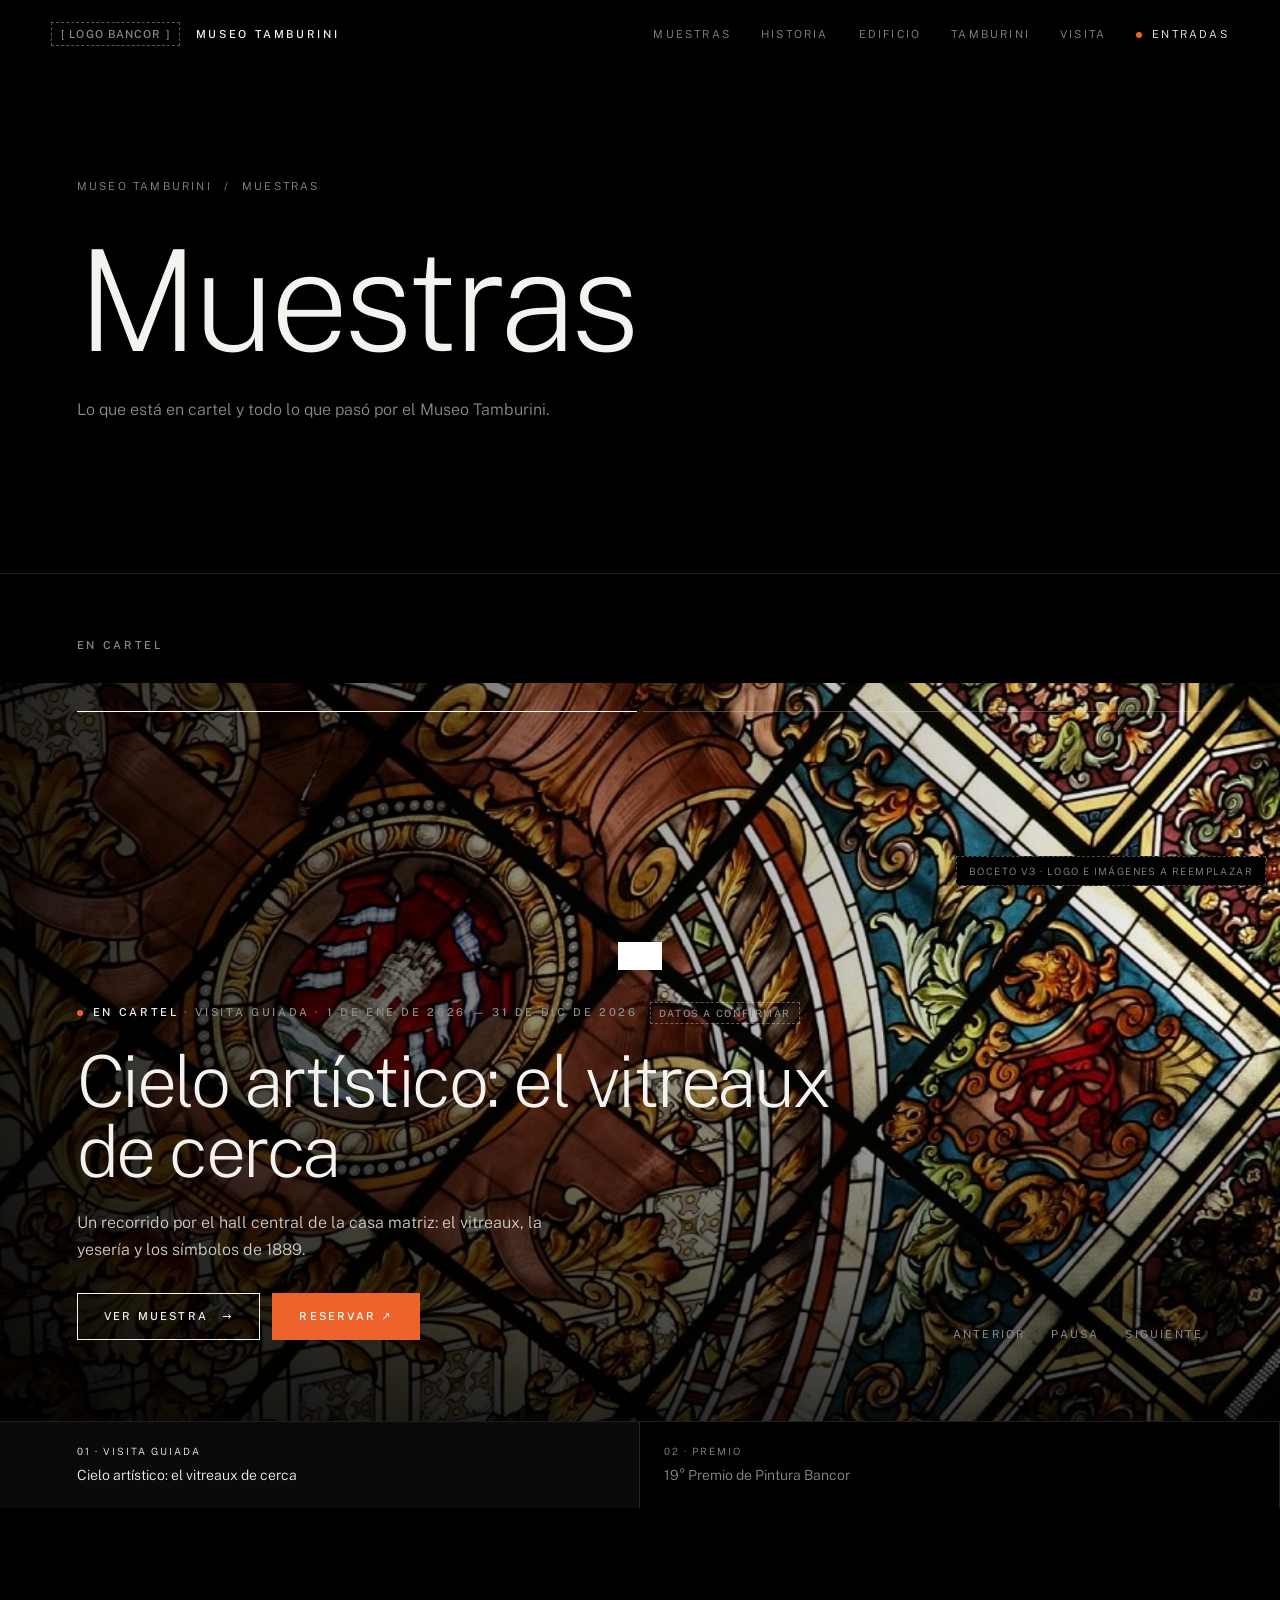
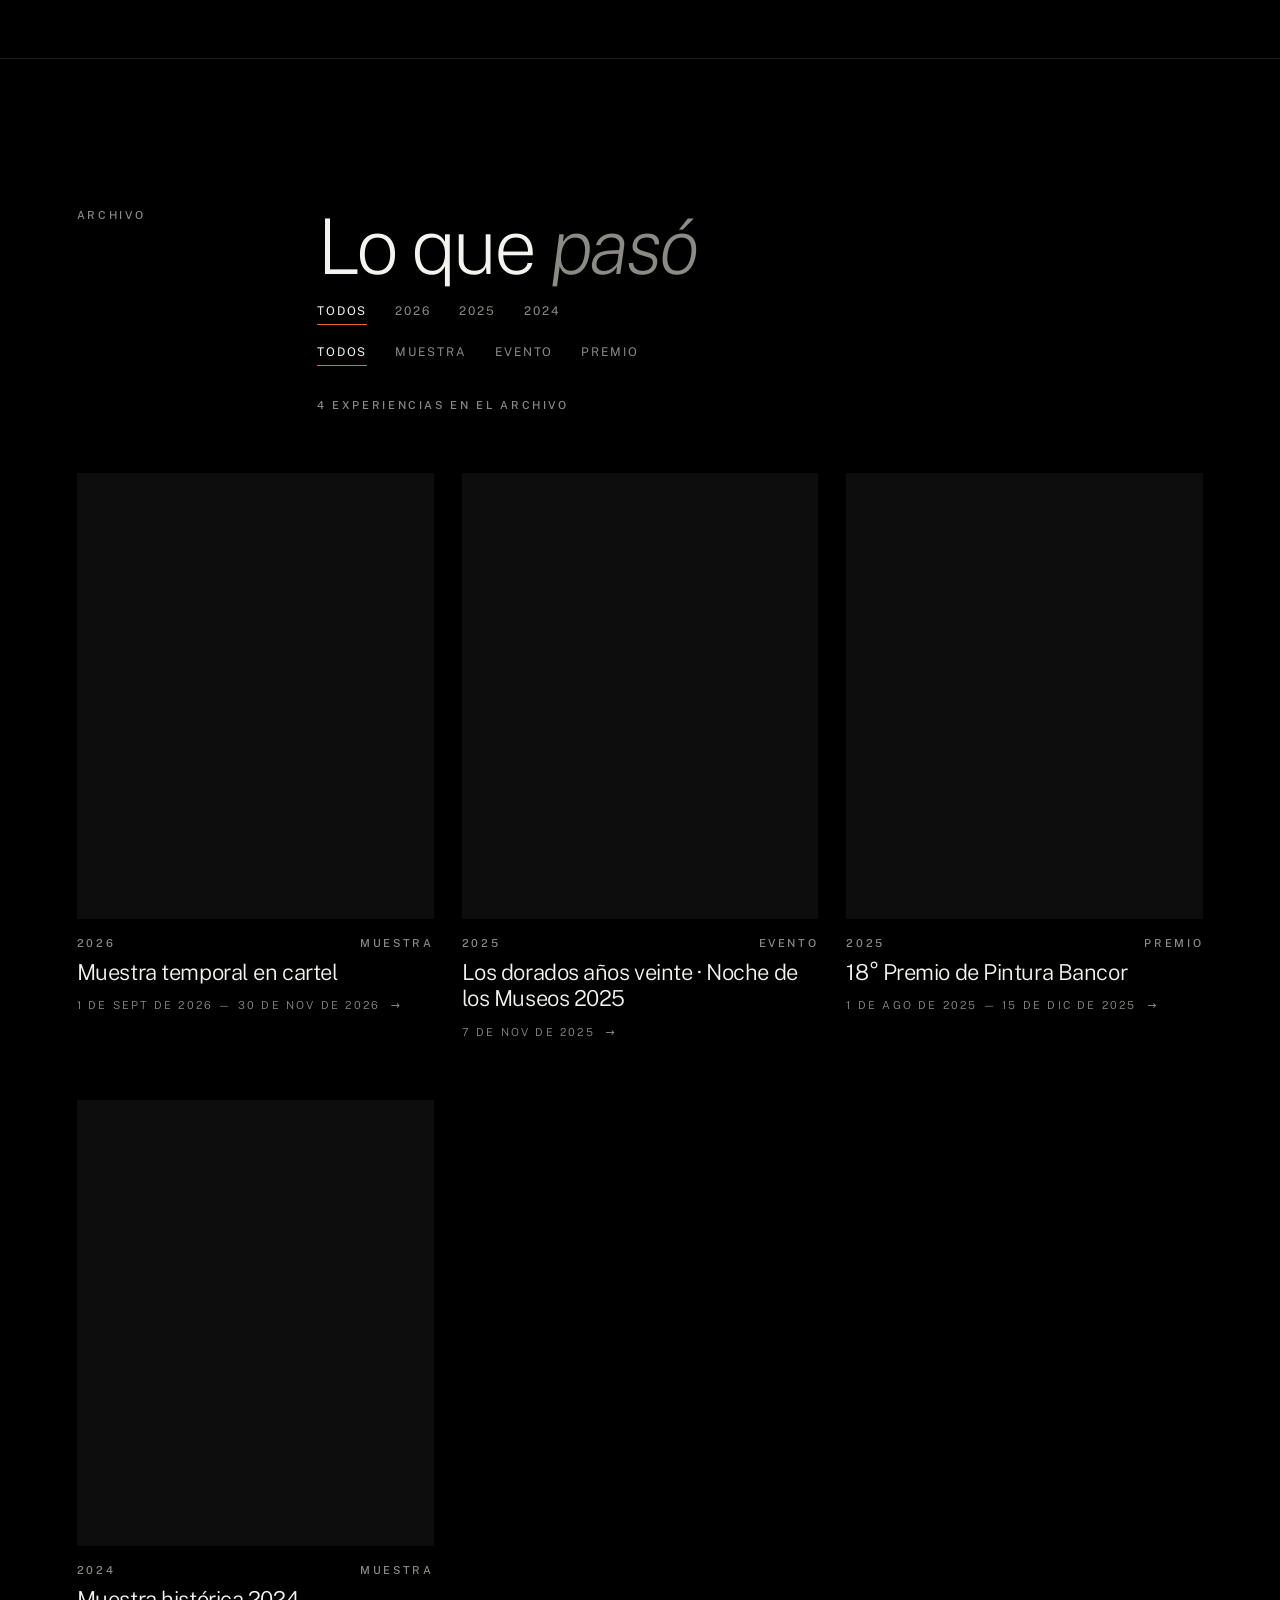
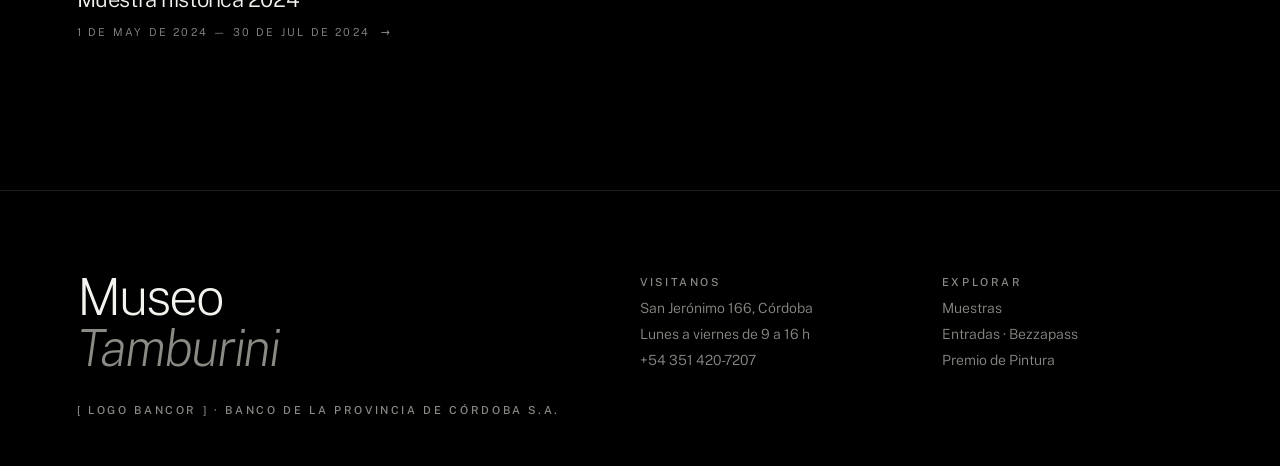
==== muestras/index.html @ 2bdc8458 "Add files via upload" ====
<!DOCTYPE html><html lang="es-AR"><head><meta charset="utf-8"><meta name="viewport" content="width=device-width,initial-scale=1">
<title>Muestras · Museo Tamburini | Bancor</title><meta name="description" content="Muestras en cartel y archivo histórico del Museo Tamburini, Córdoba."><link rel="canonical" href="https://www.bancor.com.ar/museo-tamburini/muestras/">
<meta name="robots" content="index,follow,max-image-preview:large">
<meta property="og:type" content="website"><meta property="og:locale" content="es_AR"><meta property="og:site_name" content="Museo Arq. Francisco Tamburini">
<meta property="og:title" content="Muestras · Museo Tamburini | Bancor"><meta property="og:description" content="Muestras en cartel y archivo histórico del Museo Tamburini, Córdoba."><meta property="og:url" content="https://www.bancor.com.ar/museo-tamburini/muestras/"><meta property="og:image" content="https://www.bancor.com.ar/museo-tamburini/assets/vitreaux.jpg">
<meta name="twitter:card" content="summary_large_image"><meta name="twitter:title" content="Muestras · Museo Tamburini | Bancor"><meta name="twitter:description" content="Muestras en cartel y archivo histórico del Museo Tamburini, Córdoba."><meta name="twitter:image" content="https://www.bancor.com.ar/museo-tamburini/assets/vitreaux.jpg">
<meta name="theme-color" content="#000000"><link rel="preconnect" href="https://fonts.googleapis.com"><link rel="preconnect" href="https://fonts.gstatic.com" crossorigin><link href="https://fonts.googleapis.com/css2?family=Public+Sans:ital,wght@0,100;0,200;0,300;0,400;0,500;1,200;1,300&display=swap" rel="stylesheet"><link rel="stylesheet" href="../assets/site.css"><script type="application/ld+json">{"@context": "https://schema.org", "@type": "CollectionPage", "name": "Muestras · Museo Tamburini", "url": "https://www.bancor.com.ar/museo-tamburini/muestras/", "mainEntity": {"@type": "ItemList", "itemListElement": [{"@type": "ListItem", "position": 1, "url": "https://www.bancor.com.ar/museo-tamburini/muestras/19-premio-pintura-bancor-2026/", "name": "19° Premio de Pintura Bancor"}, {"@type": "ListItem", "position": 2, "url": "https://www.bancor.com.ar/museo-tamburini/muestras/cielo-artistico-el-vitreaux-de-cerca/", "name": "Cielo artístico: el vitreaux de cerca"}, {"@type": "ListItem", "position": 3, "url": "https://www.bancor.com.ar/museo-tamburini/muestras/muestra-temporal-2026/", "name": "Muestra temporal en cartel"}, {"@type": "ListItem", "position": 4, "url": "https://www.bancor.com.ar/museo-tamburini/muestras/noche-de-los-museos-2025-los-dorados-anos-veinte/", "name": "Los dorados años veinte · Noche de los Museos 2025"}, {"@type": "ListItem", "position": 5, "url": "https://www.bancor.com.ar/museo-tamburini/muestras/18-premio-pintura-bancor-2025/", "name": "18° Premio de Pintura Bancor"}, {"@type": "ListItem", "position": 6, "url": "https://www.bancor.com.ar/museo-tamburini/muestras/muestra-historica-2024/", "name": "Muestra histórica 2024"}]}}</script><script type="application/ld+json">{"@context": "https://schema.org", "@type": "BreadcrumbList", "itemListElement": [{"@type": "ListItem", "position": 1, "name": "Museo Tamburini", "item": "https://www.bancor.com.ar/museo-tamburini/"}, {"@type": "ListItem", "position": 2, "name": "Muestras", "item": "https://www.bancor.com.ar/museo-tamburini/muestras/"}]}</script></head><body><div id="prog"></div><header class="hdr"><a class="brand" href="../"><span class="logo">[ LOGO BANCOR ]</span><span>Museo Tamburini</span></a>
<nav><a href="./">Muestras</a><a href="../#historia">Historia</a><a href="../#edificio">Edificio</a><a href="../#tamburini">Tamburini</a><a href="../#visita">Visita</a>
<a class="cta ln" href="https://bezzapass.com.ar/" target="_blank" rel="noopener"><span class="dot"></span>Entradas</a></nav></header><main><section class="s" style="padding-top:180px;border:0"><nav class="crumb reveal"><a href="../">Museo Tamburini</a><span>/</span><span>Muestras</span></nav>
<h1 class="reveal" style="font-size:clamp(60px,11vw,180px);margin:40px 0 0">Muestras</h1><p class="lead reveal">Lo que está en cartel y todo lo que pasó por el Museo Tamburini.</p></section>
<section class="s" id="muestras" style="padding-top:60px"><span class="lbl">En cartel</span><div class="stage" id="stage" style="margin-top:30px"><div class="bars"></div><div class="ctrl"><button id="sPrev">Anterior</button><button id="sPlay">Pausa</button><button id="sNext">Siguiente</button></div></div><div class="idx" id="idx"></div></section>
<section class="s"><div class="s-head" style="margin-bottom:20px"><span class="lbl">Archivo</span><div><h2>Lo que <em>pasó</em></h2><div class="filters" id="fYear"></div><div class="filters" id="fType"></div><div class="count" id="aCount"></div></div></div>
<div class="agrid" id="agrid"></div>
<noscript><ul><li><a href="19-premio-pintura-bancor-2026/">19° Premio de Pintura Bancor</a></li><li><a href="cielo-artistico-el-vitreaux-de-cerca/">Cielo artístico: el vitreaux de cerca</a></li><li><a href="muestra-temporal-2026/">Muestra temporal en cartel</a></li><li><a href="noche-de-los-museos-2025-los-dorados-anos-veinte/">Los dorados años veinte · Noche de los Museos 2025</a></li><li><a href="18-premio-pintura-bancor-2025/">18° Premio de Pintura Bancor</a></li><li><a href="muestra-historica-2024/">Muestra histórica 2024</a></li></ul></noscript></section></main><footer><div><div class="big">Museo<br><em style="color:var(--mute);font-style:italic">Tamburini</em></div><p class="lbl" style="margin-top:30px">[ LOGO BANCOR ] · Banco de la Provincia de Córdoba S.A.</p></div>
<div><span class="lbl">Visitanos</span><a href="https://maps.google.com/?q=-31.417767,-64.18238" target="_blank" rel="noopener">San Jerónimo 166, Córdoba</a><a>Lunes a viernes de 9 a 16 h</a><a href="tel:+54351420-7207">+54 351 420-7207</a></div>
<div><span class="lbl">Explorar</span><a href="./">Muestras</a><a href="https://bezzapass.com.ar/" target="_blank" rel="noopener">Entradas · Bezzapass</a><a href="https://www.bancor.com.ar/institucional/museo-tamburini/premio-pintura" target="_blank" rel="noopener">Premio de Pintura</a></div></footer>
<div class="toast" id="toast"></div><div class="note">Boceto v3 · logo e imágenes a reemplazar</div><script>window.SITE={"page": "list", "root": "../", "vit": "../assets/vitreaux.jpg", "preview": false, "data": {"config": {"base_url": "https://www.bancor.com.ar/museo-tamburini", "museo": "Museo Arq. Francisco Tamburini", "direccion": "San Jerónimo 166", "ciudad": "Córdoba", "cp": "X5000AGD", "pais": "AR", "lat": -31.417767, "lng": -64.18238, "telefono": "+54 351 420-7207", "horario": "Lunes a viernes de 9 a 16 h", "bezzapass": "https://bezzapass.com.ar/"}, "muestras": [{"slug": "19-premio-pintura-bancor-2026", "tipo": "Premio", "titulo": "19° Premio de Pintura Bancor", "bajada": "Convocatoria abierta en las categorías Pintura y Muralismo.", "cuerpo": ["El Premio de Pintura Bancor llega a su edición número 19 con dos categorías: Pintura y Muralismo.", "En la página oficial del premio se pueden consultar las condiciones, descargar los reglamentos y acceder al sistema de inscripción."], "desde": "2026-08-18", "hasta": "2026-12-15", "horario": "", "entrada": "Inscripción online", "img": "https://images.unsplash.com/photo-1513364776144-60967b0f800f?auto=format&fit=crop&w=1800&q=70", "gal": ["https://images.unsplash.com/photo-1460661419201-fd4cecdf8a8b?auto=format&fit=crop&w=1400&q=70", "https://images.unsplash.com/photo-1541961017774-22349e4a1262?auto=format&fit=crop&w=1400&q=70"], "cta": {"label": "Bases e inscripción", "url": "https://www.bancor.com.ar/institucional/museo-tamburini/premio-pintura"}, "keywords": ["premio de pintura", "muralismo", "concurso de arte Córdoba", "Bancor"], "ph": true}, {"slug": "cielo-artistico-el-vitreaux-de-cerca", "tipo": "Visita guiada", "titulo": "Cielo artístico: el vitreaux de cerca", "bajada": "Un recorrido por el hall central de la casa matriz: el vitreaux, la yesería y los símbolos de 1889.", "cuerpo": ["La casa matriz del Banco de Córdoba fue inaugurada el 17 de mayo de 1889 con proyecto del arquitecto italiano Francisco Tamburini.", "Su interior, con decoración inspirada en el Palacio de Versalles, conserva un imponente vitreaux en el techo del hall central de las antiguas cajas de atención al público, acompañado de molduras y yesería de Arturo Nembrini Gonzaga.", "La visita propone mirar hacia arriba y descubrir los simbolismos de una obra pensada para transmitir el progreso económico de su época."], "desde": "2026-01-01", "hasta": "2026-12-31", "horario": "Lunes a viernes de 9 a 16 h", "entrada": "Con reserva en Bezzapass", "img": "__VITREAUX__", "gal": ["__VITREAUX__"], "keywords": ["vitreaux", "patrimonio Córdoba", "visita guiada", "Tamburini"], "ph": true}, {"slug": "muestra-temporal-2026", "tipo": "Muestra", "titulo": "Muestra temporal en cartel", "bajada": "Espacio para la muestra activa: obra, artista, curaduría y video de presentación.", "cuerpo": ["Texto curatorial a completar por el museo."], "desde": "2026-09-01", "hasta": "2026-11-30", "horario": "Lunes a viernes de 9 a 16 h", "entrada": "Con reserva en Bezzapass", "img": "https://images.unsplash.com/photo-1554907984-15263bfd63bd?auto=format&fit=crop&w=1800&q=70", "gal": ["https://images.unsplash.com/photo-1577083552431-6e5fd01988ec?auto=format&fit=crop&w=1400&q=70"], "video": "", "keywords": ["muestra", "arte Córdoba"], "ph": true}, {"slug": "noche-de-los-museos-2025-los-dorados-anos-veinte", "tipo": "Evento", "titulo": "Los dorados años veinte · Noche de los Museos 2025", "bajada": "Una noche que recreó el espíritu de los años veinte, cuando el Banco transitaba su cincuentenario.", "cuerpo": ["Bajo la consigna «El futuro de los museos en constante cambio», el Museo Tamburini invitó a las familias cordobesas a una noche que combinó ficción literaria, música y danza para explorar las transformaciones sociales y culturales de aquella década.", "A 100 años de la publicación de «El Gran Gatsby», el público vivió una adaptación libre de la novela de F. Scott Fitzgerald con artistas cordobeses dirigidos por Carolina Gallardo.", "La programación sumó a la Small Jazz Band con la Escuela Córdoba Swing, el Coro Bancor, una muestra de autos antiguos y un recorrido por la historia del Banco en los años veinte, con avistaje del cielo artístico con telescopios."], "programa": [["20:00 – 01:00", "Exposición del Museo Itinerante de la Asociación Cordobesa de Coleccionistas de Autos Antiguos"], ["20:15 y 22:30", "Coro Bancor, a cargo de María Emilia Puebla"], ["20:30 y 22:45", "Puesta escénica de «El Gran Gatsby», dirección de Carolina Gallardo"], ["21:00 y 23:15", "Small Jazz Band con la Escuela Córdoba Swing"], ["21:30 y 23:45", "Visita «Historia del Banco de Córdoba, década del veinte» y avistaje del cielo artístico con telescopios"]], "desde": "2025-11-07", "hasta": "2025-11-07", "horario": "20:00 a 01:00 h", "entrada": "Libre y gratuita", "gratis": true, "img": "https://images.unsplash.com/photo-1514525253161-7a46d19cd819?auto=format&fit=crop&w=1800&q=70", "gal": ["https://images.unsplash.com/photo-1415201364774-f6f0bb35f28f?auto=format&fit=crop&w=1400&q=70", "https://images.unsplash.com/photo-1493225457124-a3eb161ffa5f?auto=format&fit=crop&w=1400&q=70"], "keywords": ["Noche de los Museos Córdoba", "El Gran Gatsby", "años veinte", "jazz"]}, {"slug": "18-premio-pintura-bancor-2025", "tipo": "Premio", "titulo": "18° Premio de Pintura Bancor", "bajada": "Obras ganadoras y seleccionadas de la edición 18.", "cuerpo": ["Contenido a completar con las obras ganadoras, jurado e imágenes oficiales de la edición."], "desde": "2025-08-01", "hasta": "2025-12-15", "horario": "", "entrada": "", "img": "https://images.unsplash.com/photo-1579783902614-a3fb3927b6a5?auto=format&fit=crop&w=1800&q=70", "gal": [], "keywords": ["premio de pintura", "Bancor"], "ph": true}, {"slug": "muestra-historica-2024", "tipo": "Muestra", "titulo": "Muestra histórica 2024", "bajada": "Registro de ejemplo para el archivo.", "cuerpo": ["Contenido de ejemplo."], "desde": "2024-05-01", "hasta": "2024-07-30", "horario": "", "entrada": "", "img": "https://images.unsplash.com/photo-1536924940846-227afb31e2a5?auto=format&fit=crop&w=1800&q=70", "gal": [], "keywords": [], "ph": true}]}}</script><script src="../assets/site.js"></script></body></html>
---- assets/site.css ----
/* Museo Tamburini · cáscara negra minimalista. El color lo pone el patrimonio. */
:root{--bg:#000;--bg2:#0a0a0a;--fg:#f4f3ef;--mute:#8b8a85;--line:rgba(255,255,255,.12);--acc:#ee622b;--verde:#005f5a;--vit:url(vitreaux.jpg)}
*{box-sizing:border-box;margin:0;padding:0}
html{scroll-behavior:smooth}
body{font-family:'Public Sans',system-ui,sans-serif;font-weight:300;background:var(--bg);color:var(--fg);-webkit-font-smoothing:antialiased;overflow-x:hidden}
a{color:inherit;text-decoration:none}
button{font-family:inherit;background:none;border:0;color:inherit;cursor:pointer}
img{display:block;max-width:100%}
::selection{background:var(--acc);color:#fff}
.lbl{font-size:11px;letter-spacing:.24em;text-transform:uppercase;color:var(--mute);font-weight:500}
.lbl b{color:var(--fg);font-weight:500}
.dot{display:inline-block;width:6px;height:6px;border-radius:50%;background:var(--acc);margin-right:10px;vertical-align:middle}
.dot.live{animation:blink 1.6s infinite}@keyframes blink{50%{opacity:.25}}
h1,h2,h3{font-weight:200;letter-spacing:-.035em;line-height:.98}
h2{font-size:clamp(40px,6vw,96px);max-width:14ch}
h2 em,h1 em{font-style:italic;color:var(--mute)}
p.lead{font-size:clamp(16px,1.25vw,19px);line-height:1.7;color:var(--mute);max-width:56ch;margin-top:26px}
.btn{display:inline-flex;align-items:center;gap:14px;padding:16px 26px;border:1px solid var(--fg);font-size:11px;letter-spacing:.2em;text-transform:uppercase;font-weight:500;transition:background .3s,color .3s,border-color .3s}
.btn:hover{background:var(--fg);color:#000}
.btn.acc{background:var(--acc);border-color:var(--acc);color:#fff}
.btn.acc:hover{background:#fff;border-color:#fff;color:#000}
.btn .ar{transition:transform .3s}.btn:hover .ar{transform:translateX(4px)}
.ln{background-image:linear-gradient(currentColor,currentColor);background-size:0 1px;background-repeat:no-repeat;background-position:0 100%;transition:background-size .4s}
.ln:hover{background-size:100% 1px}
/* header */
.hdr{position:fixed;inset:0 0 auto;z-index:100;height:68px;display:flex;align-items:center;justify-content:space-between;padding:0 4vw;transition:background .4s,border-color .4s;border-bottom:1px solid transparent}
.hdr.solid{background:rgba(0,0,0,.86);backdrop-filter:blur(14px);border-color:var(--line)}
.brand{display:flex;align-items:center;gap:16px;font-size:11px;letter-spacing:.24em;text-transform:uppercase;font-weight:500}
.brand .logo{border:1px dashed rgba(255,255,255,.35);padding:5px 9px;color:var(--mute);letter-spacing:.1em}
.hdr nav{display:flex;gap:30px;align-items:center}
.hdr nav a{font-size:11px;letter-spacing:.2em;text-transform:uppercase;color:var(--mute);transition:color .25s}
.hdr nav a:hover{color:var(--fg)}
.hdr nav a.cta{color:var(--fg)}
@media(max-width:960px){.hdr nav a:not(.cta){display:none}}
#prog{position:fixed;top:0;left:0;height:1px;background:var(--acc);z-index:101;width:0}
/* sections */
section.s{padding:150px 6vw;border-top:1px solid var(--line);position:relative}
.s-head{display:grid;grid-template-columns:200px 1fr;gap:40px;margin-bottom:80px}
@media(max-width:800px){.s-head{grid-template-columns:1fr;gap:20px}}
.reveal{opacity:0;transform:translateY(40px);transition:opacity 1.2s cubic-bezier(.2,.7,.2,1),transform 1.2s cubic-bezier(.2,.7,.2,1)}
.reveal.in{opacity:1;transform:none}
/* HERO vitreaux */
#hero{position:relative;height:100vh;min-height:640px;overflow:hidden;background:#000}
.h-layer{position:absolute;inset:-4%;background:var(--vit) center/cover no-repeat;will-change:transform}
.h-base{filter:grayscale(.9) brightness(.28) contrast(1.15);animation:kb 30s ease-in-out infinite alternate}
.h-light{filter:saturate(1.25) brightness(1.08);animation:kb 30s ease-in-out infinite alternate;
 -webkit-mask-image:radial-gradient(circle var(--r,300px) at var(--x,50%) var(--y,45%),#000 0%,rgba(0,0,0,.55) 45%,transparent 100%);
 mask-image:radial-gradient(circle var(--r,300px) at var(--x,50%) var(--y,45%),#000 0%,rgba(0,0,0,.55) 45%,transparent 100%)}
@keyframes kb{from{transform:scale(1.04) translate(0,0)}to{transform:scale(1.14) translate(-2%,-1.5%)}}
.h-tiles{position:absolute;inset:0;display:grid;grid-template-columns:repeat(12,1fr);grid-template-rows:repeat(8,1fr);pointer-events:none}
.h-tiles i{background:#000;animation:tile 1.1s cubic-bezier(.6,0,.2,1) forwards}
@keyframes tile{to{opacity:0;transform:scale(.92)}}
.h-fade{position:absolute;inset:0;background:linear-gradient(0deg,#000 0%,rgba(0,0,0,.2) 45%,rgba(0,0,0,.55) 100%);pointer-events:none}
.h-txt{position:absolute;left:6vw;right:6vw;bottom:9vh;z-index:3;display:flex;justify-content:space-between;align-items:flex-end;gap:40px;flex-wrap:wrap}
#hero h1{font-size:clamp(60px,12vw,210px);font-weight:200;line-height:.82;letter-spacing:-.06em}
#hero h1 .l{display:block;overflow:hidden}
#hero h1 .l span{display:block;transform:translateY(105%);animation:rise 1.4s cubic-bezier(.2,.8,.2,1) forwards}
@keyframes rise{to{transform:none}}
.h-side{max-width:340px;opacity:0;animation:fin 1.2s 1.6s forwards}
.h-side p{font-size:15px;line-height:1.7;color:#cfcdc6;margin:18px 0 28px}
@keyframes fin{to{opacity:1}}
.h-top{position:absolute;top:100px;left:6vw;right:6vw;display:flex;justify-content:space-between;z-index:3;opacity:0;animation:fin 1s 1.2s forwards}
.scroll-ln{position:absolute;left:50%;bottom:0;width:1px;height:70px;background:linear-gradient(var(--fg),transparent);z-index:3;animation:sl 2.2s infinite}
@keyframes sl{0%{transform:scaleY(0);transform-origin:top}50%{transform:scaleY(1);transform-origin:top}51%{transform-origin:bottom}100%{transform:scaleY(0);transform-origin:bottom}}
/* marquee */
.marq{overflow:hidden;border-top:1px solid var(--line);padding:26px 0}
.marq .tr{display:flex;width:max-content;animation:mq 50s linear infinite}
.marq span{font-size:clamp(20px,2.4vw,34px);font-weight:200;letter-spacing:-.02em;padding-right:70px;white-space:nowrap;color:var(--mute)}
.marq span:nth-child(odd){color:var(--fg)}
@keyframes mq{to{transform:translateX(-50%)}}
/* STAGE muestras activas */
.stage{position:relative;height:min(82vh,760px);overflow:hidden;background:#0d0d0d;margin:0 -6vw}
.slide{position:absolute;inset:0;opacity:0;transition:opacity 1.2s ease;pointer-events:none}
.slide.on{opacity:1;pointer-events:auto}
.slide .bg{position:absolute;inset:0;background:#111 center/cover no-repeat;transform:scale(1.12)}
.slide.on .bg{animation:kb2 9s linear forwards}
@keyframes kb2{to{transform:scale(1)}}
.slide video{position:absolute;inset:0;width:100%;height:100%;object-fit:cover}
.slide .sh{position:absolute;inset:0;background:linear-gradient(90deg,rgba(0,0,0,.88),rgba(0,0,0,.25) 60%,transparent),linear-gradient(0deg,rgba(0,0,0,.75),transparent 55%)}
.slide .ct{position:absolute;left:6vw;bottom:11%;right:30%;z-index:2}
@media(max-width:800px){.slide .ct{right:6vw}}
.slide h3{font-size:clamp(38px,5.6vw,92px);margin:22px 0}
.slide h3 .w{display:inline-block;opacity:0;transform:translateY(30px)}
.slide.on h3 .w{animation:rise2 1s cubic-bezier(.2,.8,.2,1) forwards}
@keyframes rise2{to{opacity:1;transform:none}}
.slide p{color:#cfcdc6;line-height:1.7;max-width:52ch;margin-bottom:30px}
.slide .acts{display:flex;gap:12px;flex-wrap:wrap}
.bars{position:absolute;top:28px;left:6vw;right:6vw;display:flex;gap:6px;z-index:5}
.bars i{flex:1;height:1px;background:rgba(255,255,255,.25);overflow:hidden}
.bars i span{display:block;height:100%;width:0;background:#fff}
.bars i.done span{width:100%}.bars i.cur span{animation:bar 8s linear forwards}
.paused .bars i.cur span{animation-play-state:paused}
@keyframes bar{to{width:100%}}
.ctrl{position:absolute;right:6vw;bottom:11%;z-index:5;display:flex;gap:26px}
.ctrl button{font-size:11px;letter-spacing:.2em;text-transform:uppercase;color:var(--mute)}
.ctrl button:hover{color:var(--fg)}
@media(max-width:800px){.ctrl{top:50px;bottom:auto}}
.idx{display:grid;grid-template-columns:repeat(auto-fit,minmax(200px,1fr));border-top:1px solid var(--line);margin:0 -6vw}
.idx a{padding:22px 6vw 22px 24px;border-right:1px solid var(--line);color:var(--mute);transition:color .3s,background .3s;font-size:14px;line-height:1.4}
.idx a:first-child{padding-left:6vw}
.idx a small{display:block;font-size:10px;letter-spacing:.2em;text-transform:uppercase;margin-bottom:8px}
.idx a.on,.idx a:hover{color:var(--fg);background:var(--bg2)}
/* archivo */
.filters{display:flex;gap:28px;flex-wrap:wrap;margin-top:14px}
.filters button{font-size:12px;letter-spacing:.16em;text-transform:uppercase;color:var(--mute);padding:6px 0;border-bottom:1px solid transparent;transition:.25s}
.filters button.on{color:var(--fg);border-color:var(--acc)}
.agrid{display:grid;grid-template-columns:repeat(auto-fill,minmax(280px,1fr));gap:60px 28px;margin-top:60px}
.ai{display:block;animation:rise2 .8s both}
.ai .im{aspect-ratio:4/5;background:#111 center/cover no-repeat;filter:grayscale(1) brightness(.75);transition:filter .7s,transform .7s;overflow:hidden}
.ai:hover .im{filter:none;transform:scale(.985)}
.ai .meta{display:flex;justify-content:space-between;margin-top:18px}
.ai h4{font-size:22px;font-weight:300;letter-spacing:-.02em;margin-top:10px;line-height:1.2}
.ai .go{font-size:11px;letter-spacing:.2em;text-transform:uppercase;color:var(--mute);margin-top:14px;display:inline-block}
.ai:hover .go{color:var(--acc)}
.count{margin-top:28px}
/* historia */
.tl-years{display:flex;justify-content:space-between;border-top:1px solid var(--line);position:relative;overflow-x:auto}
.tl-years button{padding:22px 0 0;font-size:13px;letter-spacing:.1em;color:var(--mute);position:relative;flex:1;text-align:left;min-width:70px}
.tl-years button::before{content:"";position:absolute;top:-1px;left:0;width:0;height:1px;background:var(--acc);transition:width .6s}
.tl-years button.on{color:var(--fg)}.tl-years button.on::before{width:100%}
.tl-card{display:grid;grid-template-columns:1fr 1fr;gap:60px;align-items:end;margin-top:70px;min-height:260px}
@media(max-width:800px){.tl-card{grid-template-columns:1fr}}
.tl-year{font-size:clamp(100px,17vw,260px);font-weight:100;letter-spacing:-.07em;line-height:.78}
.tl-txt h3{font-size:30px;font-weight:300;margin-bottom:16px;letter-spacing:-.02em}
.tl-txt p{color:var(--mute);line-height:1.75;font-size:17px}
.sw{animation:swi .7s cubic-bezier(.2,.8,.2,1)}@keyframes swi{from{opacity:0;transform:translateY(16px)}}
.stats{display:grid;grid-template-columns:repeat(4,1fr);border-top:1px solid var(--line);margin-top:120px}
@media(max-width:800px){.stats{grid-template-columns:1fr 1fr}}
.stat{padding:34px 24px 0 0;border-right:1px solid var(--line);padding-left:24px}
.stat:first-child{padding-left:0}.stat:last-child{border:0}
.stat .v{font-size:clamp(38px,4.4vw,68px);font-weight:200;letter-spacing:-.04em}
.stat .l{font-size:13px;color:var(--mute);line-height:1.5;margin-top:10px}
/* edificio */
.exp{display:grid;grid-template-columns:1.3fr 1fr;gap:80px;align-items:center}
@media(max-width:900px){.exp{grid-template-columns:1fr}}
.facade{position:relative;aspect-ratio:5/4}
.facade svg{width:100%;height:100%}
.facade svg .dr{stroke-dasharray:1400;stroke-dashoffset:1400;transition:stroke-dashoffset 3s cubic-bezier(.4,0,.2,1)}
.facade.in svg .dr{stroke-dashoffset:0}
.hs{position:absolute;width:30px;height:30px;transform:translate(-50%,-50%);border-radius:50%;z-index:2}
.hs::before{content:"";position:absolute;inset:11px;border-radius:50%;background:var(--acc)}
.hs::after{content:"";position:absolute;inset:0;border-radius:50%;border:1px solid var(--acc);animation:ring 2.2s infinite}
.hs.on::before{background:#fff}.hs.on::after{border-color:#fff;animation:none}
@keyframes ring{from{transform:scale(.4);opacity:1}to{transform:scale(1.6);opacity:0}}
.hs-p .n{font-size:13px;color:var(--mute);letter-spacing:.2em}
.hs-p h3{font-size:clamp(34px,3.6vw,54px);margin:20px 0}
.hs-p p{color:var(--mute);line-height:1.8;font-size:17px}
.hs-nav{display:flex;gap:20px;margin-top:40px}
/* lista editorial */
.list{border-top:1px solid var(--line)}
.list .row{display:grid;grid-template-columns:80px 1.4fr 1fr 140px 30px;gap:20px;align-items:center;padding:30px 0;border-bottom:1px solid var(--line);transition:padding .4s,color .4s;color:var(--fg)}
.list .row .i{color:var(--mute);font-size:12px;letter-spacing:.2em}
.list .row .t{font-size:clamp(22px,2.4vw,36px);font-weight:200;letter-spacing:-.02em}
.list .row .d,.list .row .c{color:var(--mute);font-size:14px}
.list .row .a{opacity:0;transition:opacity .3s,transform .3s;transform:translateX(-8px);color:var(--acc)}
.list .row:hover{padding-left:20px}.list .row:hover .a{opacity:1;transform:none}
@media(max-width:800px){.list .row{grid-template-columns:40px 1fr}.list .row .d,.list .row .c,.list .row .a{display:none}}
/* vitreaux maker */
.maker{display:grid;grid-template-columns:1fr 1fr;gap:80px;align-items:center}
@media(max-width:900px){.maker{grid-template-columns:1fr}}
.vgrid{aspect-ratio:1;border-radius:50% 50% 0 0;overflow:hidden;background:#151515;display:grid;grid-template-columns:repeat(8,1fr);gap:3px;padding:3px;transform:rotate(0)}
.vgrid div{background:#0c0c0c;transition:background .35s,filter .3s;cursor:crosshair}
.vgrid div:hover{filter:brightness(1.5)}
.pal{display:flex;gap:14px;margin:40px 0}
.pal button{width:30px;height:30px;border-radius:50%;outline:1px solid transparent;outline-offset:5px;transition:.2s}
.pal button.on{outline-color:#fff}
/* quiz */
.qbox{max-width:900px}
.qprog{display:flex;gap:6px;margin-bottom:50px}.qprog i{flex:1;height:1px;background:var(--line)}.qprog i.on{background:var(--acc)}
.qbox h3{font-size:clamp(28px,3.4vw,50px);margin-bottom:44px}
.opts{display:grid;grid-template-columns:1fr 1fr;border-top:1px solid var(--line)}
@media(max-width:700px){.opts{grid-template-columns:1fr}}
.opts button{text-align:left;padding:26px 20px 26px 0;border-bottom:1px solid var(--line);font-size:18px;font-weight:300;color:var(--mute);transition:.25s;display:flex;gap:18px}
.opts button span{font-size:11px;letter-spacing:.2em;padding-top:5px}
.opts button:hover{color:var(--fg);padding-left:10px}
.opts button.ok{color:var(--fg)}.opts button.ok span{color:var(--acc)}
.opts button.ko{color:#444;text-decoration:line-through}
.qfb{margin-top:30px;color:var(--mute);min-height:24px}
/* visita / bezzapass */
.bz{display:grid;grid-template-columns:1.4fr 1fr;gap:60px;align-items:start}
@media(max-width:900px){.bz{grid-template-columns:1fr}}
.bzframe{border:1px solid var(--line);position:relative;background:#fff}
.bzbar{display:flex;justify-content:space-between;align-items:center;padding:14px 18px;background:#000;border-bottom:1px solid var(--line)}
.bzframe iframe{width:100%;height:620px;border:0;display:block}
.bzfb{position:absolute;inset:50px 0 0;display:none;flex-direction:column;align-items:flex-start;justify-content:flex-end;gap:22px;padding:44px;background:#000 var(--vit) center/cover;}
.bzfb::before{content:"";position:absolute;inset:0;background:linear-gradient(0deg,#000 20%,rgba(0,0,0,.6))}
.bzfb>*{position:relative}
.bzfb.on{display:flex}
.dl{border-top:1px solid var(--line)}
.dl>div{display:grid;grid-template-columns:120px 1fr;gap:20px;padding:22px 0;border-bottom:1px solid var(--line);font-size:15px;line-height:1.5}
.dl dt,.dl .k{font-size:11px;letter-spacing:.2em;text-transform:uppercase;color:var(--mute);padding-top:3px}
.map{height:260px;margin-top:30px;border:1px solid var(--line)}
.map iframe{width:100%;height:100%;border:0;filter:grayscale(1) invert(.92) contrast(.9)}
/* footer */
footer{padding:80px 6vw 50px;border-top:1px solid var(--line);display:grid;grid-template-columns:2fr 1fr 1fr;gap:40px}
@media(max-width:800px){footer{grid-template-columns:1fr}}
footer .big{font-size:clamp(34px,4vw,60px);font-weight:200;letter-spacing:-.04em;line-height:1}
footer a{display:block;color:var(--mute);font-size:14px;margin-top:10px}footer a:hover{color:var(--fg)}
.toast{position:fixed;bottom:30px;left:50%;transform:translate(-50%,100px);background:#fff;color:#000;padding:14px 22px;font-size:12px;letter-spacing:.14em;text-transform:uppercase;z-index:300;transition:.4s}
.toast.on{transform:translate(-50%,0)}
.note{position:fixed;bottom:14px;right:14px;z-index:150;font-size:10px;letter-spacing:.14em;text-transform:uppercase;padding:8px 12px;border:1px dashed rgba(255,255,255,.3);background:#000;color:var(--mute)}
.ph{display:inline-block;font-size:10px;letter-spacing:.16em;text-transform:uppercase;border:1px dashed rgba(255,255,255,.35);padding:4px 8px;color:var(--mute);margin-left:12px;vertical-align:middle}
/* ===== DETALLE DE MUESTRA ===== */
.crumb{font-size:11px;letter-spacing:.2em;text-transform:uppercase;color:var(--mute);display:flex;gap:12px;flex-wrap:wrap}
.crumb a:hover{color:var(--fg)}
.d-hero{position:relative;height:92vh;min-height:600px;overflow:hidden}
.d-hero .bg{position:absolute;inset:0;background:#111 center/cover no-repeat;animation:kb2 12s ease-out forwards;transform:scale(1.1)}
.d-hero .sh{position:absolute;inset:0;background:linear-gradient(0deg,#000 4%,rgba(0,0,0,.45) 50%,rgba(0,0,0,.8))}
.d-hero .ct{position:absolute;left:6vw;right:6vw;bottom:8vh;z-index:2}
.d-hero h1{font-size:clamp(46px,8vw,140px);margin:28px 0 0;max-width:16ch}
.d-hero h1 .w{display:inline-block;opacity:0;transform:translateY(40px);animation:rise2 1.1s cubic-bezier(.2,.8,.2,1) forwards}
.d-hero .top{position:absolute;top:100px;left:6vw;right:6vw;z-index:2}
.d-body{display:grid;grid-template-columns:1fr 1.5fr;gap:100px;padding:120px 6vw;border-top:1px solid var(--line)}
@media(max-width:900px){.d-body{grid-template-columns:1fr;gap:60px}}
.d-body .sticky{position:sticky;top:110px;align-self:start}
.d-txt p{font-size:clamp(18px,1.5vw,22px);line-height:1.75;color:#d6d4cd;margin-bottom:28px;font-weight:300}
.d-txt p.bajada{font-size:clamp(24px,2.4vw,36px);line-height:1.35;color:var(--fg);font-weight:200;letter-spacing:-.02em}
.prog{margin-top:50px;border-top:1px solid var(--line)}
.prog div{display:grid;grid-template-columns:140px 1fr;padding:18px 0;border-bottom:1px solid var(--line);font-size:16px}
.prog div span{color:var(--mute);font-size:13px;letter-spacing:.06em}
.share{display:flex;gap:22px;flex-wrap:wrap;margin-top:40px}
.share a,.share button{font-size:11px;letter-spacing:.2em;text-transform:uppercase;color:var(--mute)}
.share a:hover,.share button:hover{color:var(--fg)}
.gal{display:flex;gap:16px;overflow-x:auto;padding:0 6vw 120px;scroll-snap-type:x mandatory;scrollbar-width:none}
.gal button{flex:0 0 min(70vw,620px);aspect-ratio:3/2;background:#111 center/cover;scroll-snap-align:start;filter:grayscale(.2);transition:filter .5s}
.gal button:hover{filter:none}
.lbx{position:fixed;inset:0;z-index:400;background:rgba(0,0,0,.96);display:none;align-items:center;justify-content:center;padding:5vw}
.lbx.on{display:flex}
.lbx img{max-height:85vh;object-fit:contain}
.lbx .x{position:absolute;top:26px;right:30px;font-size:11px;letter-spacing:.2em;text-transform:uppercase;color:var(--mute)}
.related{padding:120px 6vw;border-top:1px solid var(--line)}
.st-badge{display:inline-flex;align-items:center;font-size:11px;letter-spacing:.22em;text-transform:uppercase;font-weight:500}
/* preview router */
#pv{position:fixed;inset:0;z-index:90;background:#000;overflow:auto;display:none}
#pv.on{display:block}
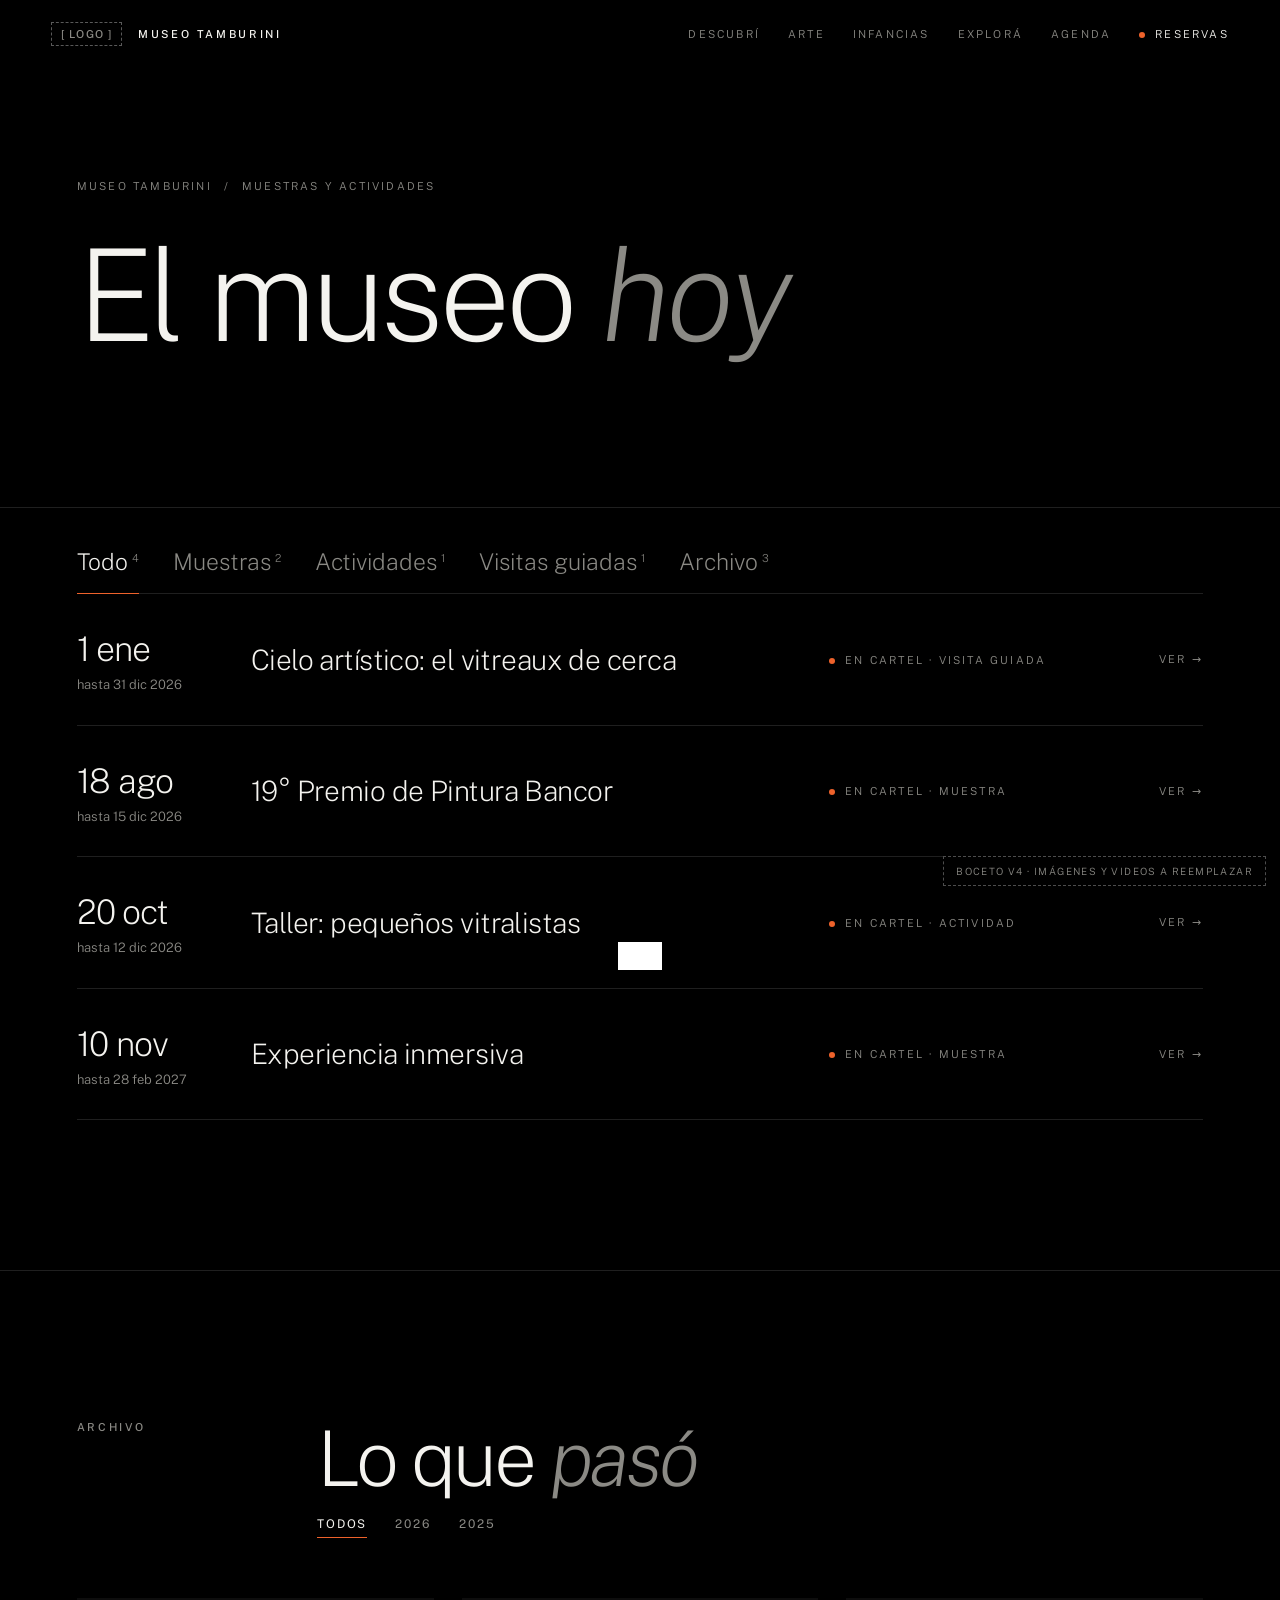
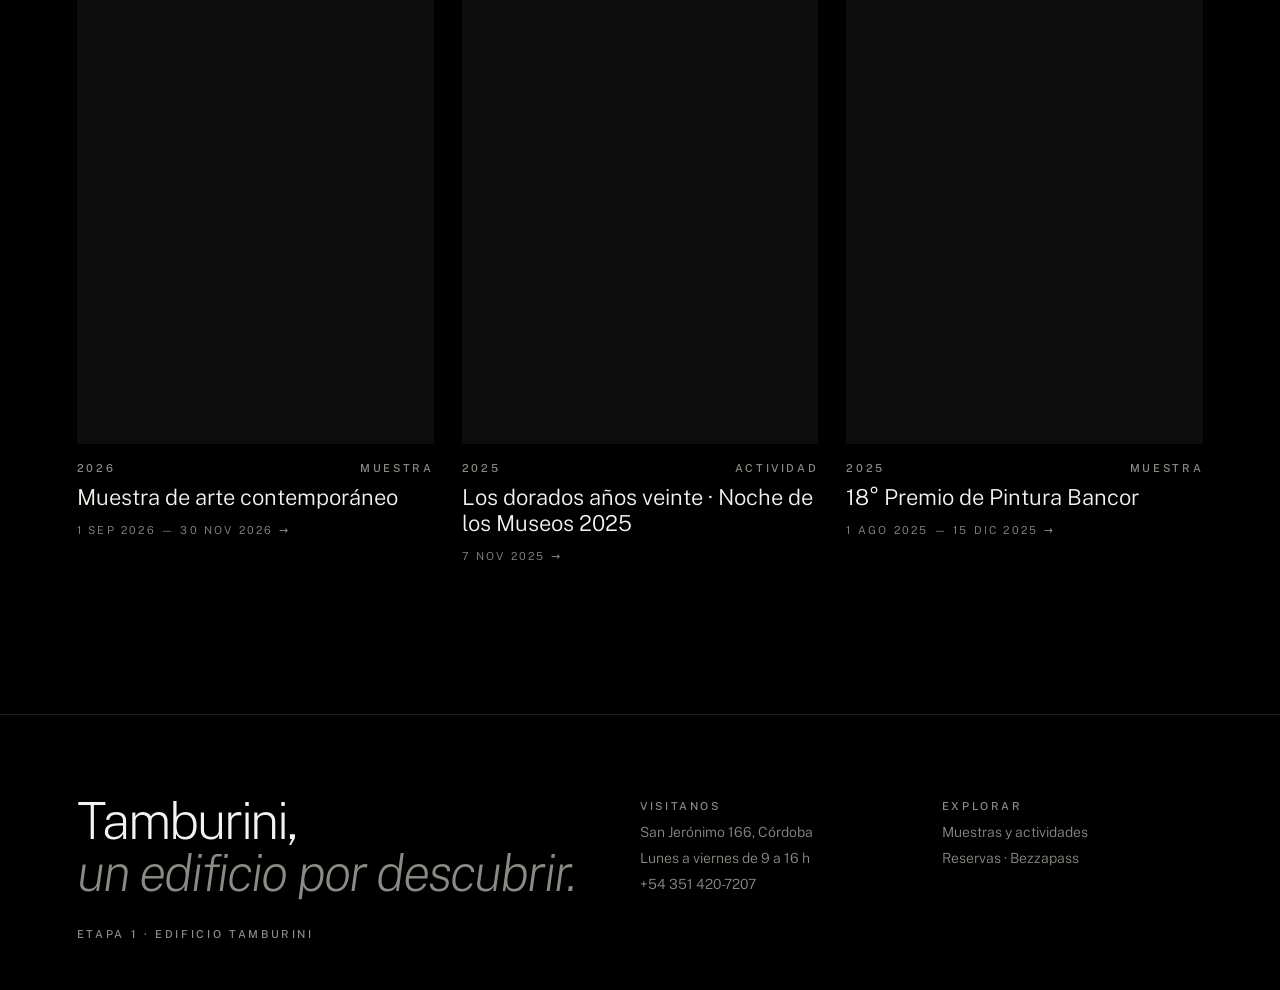
==== commit 21bba194: "Add files via upload" ====
--- a/muestras/index.html
+++ b/muestras/index.html
@@ -1,17 +1,13 @@
 <!DOCTYPE html><html lang="es-AR"><head><meta charset="utf-8"><meta name="viewport" content="width=device-width,initial-scale=1">
-<title>Muestras · Museo Tamburini | Bancor</title><meta name="description" content="Muestras en cartel y archivo histórico del Museo Tamburini, Córdoba."><link rel="canonical" href="https://www.bancor.com.ar/museo-tamburini/muestras/">
-<meta name="robots" content="index,follow,max-image-preview:large">
-<meta property="og:type" content="website"><meta property="og:locale" content="es_AR"><meta property="og:site_name" content="Museo Arq. Francisco Tamburini">
-<meta property="og:title" content="Muestras · Museo Tamburini | Bancor"><meta property="og:description" content="Muestras en cartel y archivo histórico del Museo Tamburini, Córdoba."><meta property="og:url" content="https://www.bancor.com.ar/museo-tamburini/muestras/"><meta property="og:image" content="https://www.bancor.com.ar/museo-tamburini/assets/vitreaux.jpg">
-<meta name="twitter:card" content="summary_large_image"><meta name="twitter:title" content="Muestras · Museo Tamburini | Bancor"><meta name="twitter:description" content="Muestras en cartel y archivo histórico del Museo Tamburini, Córdoba."><meta name="twitter:image" content="https://www.bancor.com.ar/museo-tamburini/assets/vitreaux.jpg">
-<meta name="theme-color" content="#000000"><link rel="preconnect" href="https://fonts.googleapis.com"><link rel="preconnect" href="https://fonts.gstatic.com" crossorigin><link href="https://fonts.googleapis.com/css2?family=Public+Sans:ital,wght@0,100;0,200;0,300;0,400;0,500;1,200;1,300&display=swap" rel="stylesheet"><link rel="stylesheet" href="../assets/site.css"><script type="application/ld+json">{"@context": "https://schema.org", "@type": "CollectionPage", "name": "Muestras · Museo Tamburini", "url": "https://www.bancor.com.ar/museo-tamburini/muestras/", "mainEntity": {"@type": "ItemList", "itemListElement": [{"@type": "ListItem", "position": 1, "url": "https://www.bancor.com.ar/museo-tamburini/muestras/19-premio-pintura-bancor-2026/", "name": "19° Premio de Pintura Bancor"}, {"@type": "ListItem", "position": 2, "url": "https://www.bancor.com.ar/museo-tamburini/muestras/cielo-artistico-el-vitreaux-de-cerca/", "name": "Cielo artístico: el vitreaux de cerca"}, {"@type": "ListItem", "position": 3, "url": "https://www.bancor.com.ar/museo-tamburini/muestras/muestra-temporal-2026/", "name": "Muestra temporal en cartel"}, {"@type": "ListItem", "position": 4, "url": "https://www.bancor.com.ar/museo-tamburini/muestras/noche-de-los-museos-2025-los-dorados-anos-veinte/", "name": "Los dorados años veinte · Noche de los Museos 2025"}, {"@type": "ListItem", "position": 5, "url": "https://www.bancor.com.ar/museo-tamburini/muestras/18-premio-pintura-bancor-2025/", "name": "18° Premio de Pintura Bancor"}, {"@type": "ListItem", "position": 6, "url": "https://www.bancor.com.ar/museo-tamburini/muestras/muestra-historica-2024/", "name": "Muestra histórica 2024"}]}}</script><script type="application/ld+json">{"@context": "https://schema.org", "@type": "BreadcrumbList", "itemListElement": [{"@type": "ListItem", "position": 1, "name": "Museo Tamburini", "item": "https://www.bancor.com.ar/museo-tamburini/"}, {"@type": "ListItem", "position": 2, "name": "Muestras", "item": "https://www.bancor.com.ar/museo-tamburini/muestras/"}]}</script></head><body><div id="prog"></div><header class="hdr"><a class="brand" href="../"><span class="logo">[ LOGO BANCOR ]</span><span>Museo Tamburini</span></a>
-<nav><a href="./">Muestras</a><a href="../#historia">Historia</a><a href="../#edificio">Edificio</a><a href="../#tamburini">Tamburini</a><a href="../#visita">Visita</a>
-<a class="cta ln" href="https://bezzapass.com.ar/" target="_blank" rel="noopener"><span class="dot"></span>Entradas</a></nav></header><main><section class="s" style="padding-top:180px;border:0"><nav class="crumb reveal"><a href="../">Museo Tamburini</a><span>/</span><span>Muestras</span></nav>
-<h1 class="reveal" style="font-size:clamp(60px,11vw,180px);margin:40px 0 0">Muestras</h1><p class="lead reveal">Lo que está en cartel y todo lo que pasó por el Museo Tamburini.</p></section>
-<section class="s" id="muestras" style="padding-top:60px"><span class="lbl">En cartel</span><div class="stage" id="stage" style="margin-top:30px"><div class="bars"></div><div class="ctrl"><button id="sPrev">Anterior</button><button id="sPlay">Pausa</button><button id="sNext">Siguiente</button></div></div><div class="idx" id="idx"></div></section>
-<section class="s"><div class="s-head" style="margin-bottom:20px"><span class="lbl">Archivo</span><div><h2>Lo que <em>pasó</em></h2><div class="filters" id="fYear"></div><div class="filters" id="fType"></div><div class="count" id="aCount"></div></div></div>
-<div class="agrid" id="agrid"></div>
-<noscript><ul><li><a href="19-premio-pintura-bancor-2026/">19° Premio de Pintura Bancor</a></li><li><a href="cielo-artistico-el-vitreaux-de-cerca/">Cielo artístico: el vitreaux de cerca</a></li><li><a href="muestra-temporal-2026/">Muestra temporal en cartel</a></li><li><a href="noche-de-los-museos-2025-los-dorados-anos-veinte/">Los dorados años veinte · Noche de los Museos 2025</a></li><li><a href="18-premio-pintura-bancor-2025/">18° Premio de Pintura Bancor</a></li><li><a href="muestra-historica-2024/">Muestra histórica 2024</a></li></ul></noscript></section></main><footer><div><div class="big">Museo<br><em style="color:var(--mute);font-style:italic">Tamburini</em></div><p class="lbl" style="margin-top:30px">[ LOGO BANCOR ] · Banco de la Provincia de Córdoba S.A.</p></div>
+<title>Muestras y actividades · Museo Tamburini</title><meta name="description" content="Agenda de muestras, actividades y visitas guiadas del Museo Tamburini, Córdoba."><link rel="canonical" href="https://www.bancor.com.ar/museo-tamburini/muestras/"><meta name="robots" content="index,follow,max-image-preview:large">
+<meta property="og:type" content="website"><meta property="og:locale" content="es_AR"><meta property="og:site_name" content="Museo Arq. Francisco Tamburini"><meta property="og:title" content="Muestras y actividades · Museo Tamburini"><meta property="og:description" content="Agenda de muestras, actividades y visitas guiadas del Museo Tamburini, Córdoba."><meta property="og:url" content="https://www.bancor.com.ar/museo-tamburini/muestras/"><meta property="og:image" content="https://www.bancor.com.ar/museo-tamburini/assets/vitreaux.jpg">
+<meta name="twitter:card" content="summary_large_image"><meta name="theme-color" content="#000000"><link rel="preconnect" href="https://fonts.googleapis.com"><link rel="preconnect" href="https://fonts.gstatic.com" crossorigin><link href="https://fonts.googleapis.com/css2?family=Public+Sans:ital,wght@0,100;0,200;0,300;0,400;0,500;1,200;1,300&display=swap" rel="stylesheet"><link rel="stylesheet" href="../assets/site.css"><script type="application/ld+json">{"@context": "https://schema.org", "@type": "CollectionPage", "name": "Muestras y actividades · Museo Tamburini", "url": "https://www.bancor.com.ar/museo-tamburini/muestras/", "mainEntity": {"@type": "ItemList", "itemListElement": [{"@type": "ListItem", "position": 1, "url": "https://www.bancor.com.ar/museo-tamburini/muestras/19-premio-pintura-bancor-2026/", "name": "19° Premio de Pintura Bancor"}, {"@type": "ListItem", "position": 2, "url": "https://www.bancor.com.ar/museo-tamburini/muestras/muestra-arte-contemporaneo-2026/", "name": "Muestra de arte contemporáneo"}, {"@type": "ListItem", "position": 3, "url": "https://www.bancor.com.ar/museo-tamburini/muestras/experiencia-inmersiva-2026/", "name": "Experiencia inmersiva"}, {"@type": "ListItem", "position": 4, "url": "https://www.bancor.com.ar/museo-tamburini/muestras/cielo-artistico-el-vitreaux-de-cerca/", "name": "Cielo artístico: el vitreaux de cerca"}, {"@type": "ListItem", "position": 5, "url": "https://www.bancor.com.ar/museo-tamburini/muestras/taller-infancias-vitreaux/", "name": "Taller: pequeños vitralistas"}, {"@type": "ListItem", "position": 6, "url": "https://www.bancor.com.ar/museo-tamburini/muestras/noche-de-los-museos-2025-los-dorados-anos-veinte/", "name": "Los dorados años veinte · Noche de los Museos 2025"}, {"@type": "ListItem", "position": 7, "url": "https://www.bancor.com.ar/museo-tamburini/muestras/18-premio-pintura-bancor-2025/", "name": "18° Premio de Pintura Bancor"}]}}</script></head><body><div id="prog"></div><header class="hdr"><a class="brand" href="../"><span class="logo">[ LOGO ]</span><span>Museo Tamburini</span></a>
+<nav><a href="../#descubri">Descubrí</a><a href="../#arte">Arte</a><a href="../#infancias">Infancias</a><a href="../#explora">Explorá</a><a href="../#museo-hoy">Agenda</a>
+<a class="cta ln" href="https://bezzapass.com.ar/" target="_blank" rel="noopener"><span class="dot"></span>Reservas</a></nav></header><main><section class="s" style="padding-top:180px;border:0"><nav class="crumb reveal"><a href="../">Museo Tamburini</a><span>/</span><span>Muestras y actividades</span></nav>
+<h1 class="reveal" style="font-size:clamp(56px,10vw,170px);margin:40px 0 0">El museo <em>hoy</em></h1></section>
+<section class="s" id="museo-hoy" style="padding-top:40px"><div class="tabs" id="tabs"></div><div id="agenda"></div><div id="evthumb"></div></section>
+<section class="s"><div class="s-head" style="margin-bottom:20px"><span class="lbl">Archivo</span><div><h2>Lo que <em>pasó</em></h2><div class="filters" id="fYear"></div></div></div><div class="agrid" id="agrid"></div>
+<noscript><ul><li><a href="19-premio-pintura-bancor-2026/">19° Premio de Pintura Bancor</a></li><li><a href="muestra-arte-contemporaneo-2026/">Muestra de arte contemporáneo</a></li><li><a href="experiencia-inmersiva-2026/">Experiencia inmersiva</a></li><li><a href="cielo-artistico-el-vitreaux-de-cerca/">Cielo artístico: el vitreaux de cerca</a></li><li><a href="taller-infancias-vitreaux/">Taller: pequeños vitralistas</a></li><li><a href="noche-de-los-museos-2025-los-dorados-anos-veinte/">Los dorados años veinte · Noche de los Museos 2025</a></li><li><a href="18-premio-pintura-bancor-2025/">18° Premio de Pintura Bancor</a></li></ul></noscript></section></main><footer><div><div class="big">Tamburini,<br><em style="color:var(--mute)">un edificio por descubrir.</em></div><p class="lbl" style="margin-top:30px">Etapa 1 · Edificio Tamburini</p></div>
 <div><span class="lbl">Visitanos</span><a href="https://maps.google.com/?q=-31.417767,-64.18238" target="_blank" rel="noopener">San Jerónimo 166, Córdoba</a><a>Lunes a viernes de 9 a 16 h</a><a href="tel:+54351420-7207">+54 351 420-7207</a></div>
-<div><span class="lbl">Explorar</span><a href="./">Muestras</a><a href="https://bezzapass.com.ar/" target="_blank" rel="noopener">Entradas · Bezzapass</a><a href="https://www.bancor.com.ar/institucional/museo-tamburini/premio-pintura" target="_blank" rel="noopener">Premio de Pintura</a></div></footer>
-<div class="toast" id="toast"></div><div class="note">Boceto v3 · logo e imágenes a reemplazar</div><script>window.SITE={"page": "list", "root": "../", "vit": "../assets/vitreaux.jpg", "preview": false, "data": {"config": {"base_url": "https://www.bancor.com.ar/museo-tamburini", "museo": "Museo Arq. Francisco Tamburini", "direccion": "San Jerónimo 166", "ciudad": "Córdoba", "cp": "X5000AGD", "pais": "AR", "lat": -31.417767, "lng": -64.18238, "telefono": "+54 351 420-7207", "horario": "Lunes a viernes de 9 a 16 h", "bezzapass": "https://bezzapass.com.ar/"}, "muestras": [{"slug": "19-premio-pintura-bancor-2026", "tipo": "Premio", "titulo": "19° Premio de Pintura Bancor", "bajada": "Convocatoria abierta en las categorías Pintura y Muralismo.", "cuerpo": ["El Premio de Pintura Bancor llega a su edición número 19 con dos categorías: Pintura y Muralismo.", "En la página oficial del premio se pueden consultar las condiciones, descargar los reglamentos y acceder al sistema de inscripción."], "desde": "2026-08-18", "hasta": "2026-12-15", "horario": "", "entrada": "Inscripción online", "img": "https://images.unsplash.com/photo-1513364776144-60967b0f800f?auto=format&fit=crop&w=1800&q=70", "gal": ["https://images.unsplash.com/photo-1460661419201-fd4cecdf8a8b?auto=format&fit=crop&w=1400&q=70", "https://images.unsplash.com/photo-1541961017774-22349e4a1262?auto=format&fit=crop&w=1400&q=70"], "cta": {"label": "Bases e inscripción", "url": "https://www.bancor.com.ar/institucional/museo-tamburini/premio-pintura"}, "keywords": ["premio de pintura", "muralismo", "concurso de arte Córdoba", "Bancor"], "ph": true}, {"slug": "cielo-artistico-el-vitreaux-de-cerca", "tipo": "Visita guiada", "titulo": "Cielo artístico: el vitreaux de cerca", "bajada": "Un recorrido por el hall central de la casa matriz: el vitreaux, la yesería y los símbolos de 1889.", "cuerpo": ["La casa matriz del Banco de Córdoba fue inaugurada el 17 de mayo de 1889 con proyecto del arquitecto italiano Francisco Tamburini.", "Su interior, con decoración inspirada en el Palacio de Versalles, conserva un imponente vitreaux en el techo del hall central de las antiguas cajas de atención al público, acompañado de molduras y yesería de Arturo Nembrini Gonzaga.", "La visita propone mirar hacia arriba y descubrir los simbolismos de una obra pensada para transmitir el progreso económico de su época."], "desde": "2026-01-01", "hasta": "2026-12-31", "horario": "Lunes a viernes de 9 a 16 h", "entrada": "Con reserva en Bezzapass", "img": "__VITREAUX__", "gal": ["__VITREAUX__"], "keywords": ["vitreaux", "patrimonio Córdoba", "visita guiada", "Tamburini"], "ph": true}, {"slug": "muestra-temporal-2026", "tipo": "Muestra", "titulo": "Muestra temporal en cartel", "bajada": "Espacio para la muestra activa: obra, artista, curaduría y video de presentación.", "cuerpo": ["Texto curatorial a completar por el museo."], "desde": "2026-09-01", "hasta": "2026-11-30", "horario": "Lunes a viernes de 9 a 16 h", "entrada": "Con reserva en Bezzapass", "img": "https://images.unsplash.com/photo-1554907984-15263bfd63bd?auto=format&fit=crop&w=1800&q=70", "gal": ["https://images.unsplash.com/photo-1577083552431-6e5fd01988ec?auto=format&fit=crop&w=1400&q=70"], "video": "", "keywords": ["muestra", "arte Córdoba"], "ph": true}, {"slug": "noche-de-los-museos-2025-los-dorados-anos-veinte", "tipo": "Evento", "titulo": "Los dorados años veinte · Noche de los Museos 2025", "bajada": "Una noche que recreó el espíritu de los años veinte, cuando el Banco transitaba su cincuentenario.", "cuerpo": ["Bajo la consigna «El futuro de los museos en constante cambio», el Museo Tamburini invitó a las familias cordobesas a una noche que combinó ficción literaria, música y danza para explorar las transformaciones sociales y culturales de aquella década.", "A 100 años de la publicación de «El Gran Gatsby», el público vivió una adaptación libre de la novela de F. Scott Fitzgerald con artistas cordobeses dirigidos por Carolina Gallardo.", "La programación sumó a la Small Jazz Band con la Escuela Córdoba Swing, el Coro Bancor, una muestra de autos antiguos y un recorrido por la historia del Banco en los años veinte, con avistaje del cielo artístico con telescopios."], "programa": [["20:00 – 01:00", "Exposición del Museo Itinerante de la Asociación Cordobesa de Coleccionistas de Autos Antiguos"], ["20:15 y 22:30", "Coro Bancor, a cargo de María Emilia Puebla"], ["20:30 y 22:45", "Puesta escénica de «El Gran Gatsby», dirección de Carolina Gallardo"], ["21:00 y 23:15", "Small Jazz Band con la Escuela Córdoba Swing"], ["21:30 y 23:45", "Visita «Historia del Banco de Córdoba, década del veinte» y avistaje del cielo artístico con telescopios"]], "desde": "2025-11-07", "hasta": "2025-11-07", "horario": "20:00 a 01:00 h", "entrada": "Libre y gratuita", "gratis": true, "img": "https://images.unsplash.com/photo-1514525253161-7a46d19cd819?auto=format&fit=crop&w=1800&q=70", "gal": ["https://images.unsplash.com/photo-1415201364774-f6f0bb35f28f?auto=format&fit=crop&w=1400&q=70", "https://images.unsplash.com/photo-1493225457124-a3eb161ffa5f?auto=format&fit=crop&w=1400&q=70"], "keywords": ["Noche de los Museos Córdoba", "El Gran Gatsby", "años veinte", "jazz"]}, {"slug": "18-premio-pintura-bancor-2025", "tipo": "Premio", "titulo": "18° Premio de Pintura Bancor", "bajada": "Obras ganadoras y seleccionadas de la edición 18.", "cuerpo": ["Contenido a completar con las obras ganadoras, jurado e imágenes oficiales de la edición."], "desde": "2025-08-01", "hasta": "2025-12-15", "horario": "", "entrada": "", "img": "https://images.unsplash.com/photo-1579783902614-a3fb3927b6a5?auto=format&fit=crop&w=1800&q=70", "gal": [], "keywords": ["premio de pintura", "Bancor"], "ph": true}, {"slug": "muestra-historica-2024", "tipo": "Muestra", "titulo": "Muestra histórica 2024", "bajada": "Registro de ejemplo para el archivo.", "cuerpo": ["Contenido de ejemplo."], "desde": "2024-05-01", "hasta": "2024-07-30", "horario": "", "entrada": "", "img": "https://images.unsplash.com/photo-1536924940846-227afb31e2a5?auto=format&fit=crop&w=1800&q=70", "gal": [], "keywords": [], "ph": true}]}}</script><script src="../assets/site.js"></script></body></html>+<div><span class="lbl">Explorar</span><a href="./">Muestras y actividades</a><a href="https://bezzapass.com.ar/" target="_blank" rel="noopener">Reservas · Bezzapass</a></div></footer>
+<div class="toast" id="toast"></div><div class="note">Boceto v4 · imágenes y videos a reemplazar</div><script>window.SITE={"page": "list", "root": "../", "vit": "../assets/vitreaux.jpg", "preview": false, "data": {"config": {"base_url": "https://www.bancor.com.ar/museo-tamburini", "museo": "Museo Arq. Francisco Tamburini", "direccion": "San Jerónimo 166", "ciudad": "Córdoba", "cp": "X5000AGD", "pais": "AR", "lat": -31.417767, "lng": -64.18238, "telefono": "+54 351 420-7207", "horario": "Lunes a viernes de 9 a 16 h", "bezzapass": "https://bezzapass.com.ar/"}, "muestras": [{"slug": "19-premio-pintura-bancor-2026", "tipo": "Muestra", "eje": "arte", "titulo": "19° Premio de Pintura Bancor", "bajada": "Convocatoria abierta en las categorías Pintura y Muralismo.", "cuerpo": ["El Premio de Pintura Bancor llega a su edición número 19 con dos categorías: Pintura y Muralismo.", "En la página oficial del premio se pueden consultar las condiciones, descargar los reglamentos y acceder al sistema de inscripción."], "desde": "2026-08-18", "hasta": "2026-12-15", "horario": "", "entrada": "Inscripción online", "img": "https://images.unsplash.com/photo-1513364776144-60967b0f800f?auto=format&fit=crop&w=1800&q=70", "gal": ["https://images.unsplash.com/photo-1460661419201-fd4cecdf8a8b?auto=format&fit=crop&w=1400&q=70"], "cta": {"label": "Bases e inscripción", "url": "https://www.bancor.com.ar/institucional/museo-tamburini/premio-pintura"}, "keywords": ["premio de pintura", "muralismo", "Bancor"], "ph": true}, {"slug": "muestra-arte-contemporaneo-2026", "tipo": "Muestra", "eje": "arte", "titulo": "Muestra de arte contemporáneo", "bajada": "Espacio para la exposición en cartel: obra, artista, curaduría y video de presentación.", "cuerpo": ["Texto curatorial a completar por el museo."], "desde": "2026-09-01", "hasta": "2026-11-30", "horario": "Lunes a viernes de 9 a 16 h", "entrada": "Con reserva en Bezzapass", "img": "https://images.unsplash.com/photo-1554907984-15263bfd63bd?auto=format&fit=crop&w=1800&q=70", "gal": [], "video": "", "keywords": ["arte contemporáneo Córdoba"], "ph": true}, {"slug": "experiencia-inmersiva-2026", "tipo": "Muestra", "eje": "arte", "titulo": "Experiencia inmersiva", "bajada": "Instalación audiovisual a confirmar.", "cuerpo": ["Contenido a completar."], "desde": "2026-11-10", "hasta": "2027-02-28", "horario": "Lunes a viernes de 9 a 16 h", "entrada": "Con reserva en Bezzapass", "img": "https://images.unsplash.com/photo-1550684376-efcbd6e3f031?auto=format&fit=crop&w=1800&q=70", "gal": [], "keywords": ["experiencia inmersiva"], "ph": true}, {"slug": "cielo-artistico-el-vitreaux-de-cerca", "tipo": "Visita guiada", "eje": "patrimonio", "titulo": "Cielo artístico: el vitreaux de cerca", "bajada": "Un recorrido por el Hall de Caja: el vitreaux, la yesería y los símbolos de 1889.", "cuerpo": ["La casa matriz del Banco de Córdoba fue inaugurada el 17 de mayo de 1889 con proyecto del arquitecto italiano Francisco Tamburini.", "Su interior, con decoración inspirada en el Palacio de Versalles, conserva un imponente vitreaux en el techo del hall central de las antiguas cajas de atención al público, acompañado de molduras y yesería de Arturo Nembrini Gonzaga."], "desde": "2026-01-01", "hasta": "2026-12-31", "horario": "Lunes a viernes de 9 a 16 h", "entrada": "Con reserva en Bezzapass", "img": "__VITREAUX__", "gal": ["__VITREAUX__"], "keywords": ["vitreaux", "patrimonio Córdoba", "visita guiada"], "ph": true}, {"slug": "taller-infancias-vitreaux", "tipo": "Actividad", "eje": "infancias", "titulo": "Taller: pequeños vitralistas", "bajada": "Arte, juego y exploración para chicos y chicas a partir del vitreaux del museo.", "cuerpo": ["Actividad de ejemplo para la línea Infancias. Contenido a completar."], "desde": "2026-10-20", "hasta": "2026-12-12", "horario": "A confirmar", "entrada": "Con reserva en Bezzapass", "img": "https://images.unsplash.com/photo-1503454537195-1dcabb73ffb9?auto=format&fit=crop&w=1800&q=70", "gal": [], "keywords": ["infancias", "taller para chicos Córdoba"], "ph": true}, {"slug": "noche-de-los-museos-2025-los-dorados-anos-veinte", "tipo": "Actividad", "eje": "arte", "titulo": "Los dorados años veinte · Noche de los Museos 2025", "bajada": "Una noche que recreó el espíritu de los años veinte, cuando el Banco transitaba su cincuentenario.", "cuerpo": ["Bajo la consigna «El futuro de los museos en constante cambio», el Museo Tamburini invitó a las familias cordobesas a una noche que combinó ficción literaria, música y danza.", "A 100 años de la publicación de «El Gran Gatsby», el público vivió una adaptación libre de la novela de F. Scott Fitzgerald con artistas cordobeses dirigidos por Carolina Gallardo.", "La programación sumó a la Small Jazz Band con la Escuela Córdoba Swing, el Coro Bancor, una muestra de autos antiguos y un recorrido por la historia del Banco en los años veinte, con avistaje del cielo artístico con telescopios."], "programa": [["20:00 – 01:00", "Exposición del Museo Itinerante de la Asociación Cordobesa de Coleccionistas de Autos Antiguos"], ["20:15 y 22:30", "Coro Bancor, a cargo de María Emilia Puebla"], ["20:30 y 22:45", "Puesta escénica de «El Gran Gatsby», dirección de Carolina Gallardo"], ["21:00 y 23:15", "Small Jazz Band con la Escuela Córdoba Swing"], ["21:30 y 23:45", "Visita «Historia del Banco de Córdoba, década del veinte» y avistaje del cielo artístico con telescopios"]], "desde": "2025-11-07", "hasta": "2025-11-07", "horario": "20:00 a 01:00 h", "entrada": "Libre y gratuita", "gratis": true, "img": "https://images.unsplash.com/photo-1514525253161-7a46d19cd819?auto=format&fit=crop&w=1800&q=70", "gal": [], "keywords": ["Noche de los Museos Córdoba", "El Gran Gatsby"]}, {"slug": "18-premio-pintura-bancor-2025", "tipo": "Muestra", "eje": "arte", "titulo": "18° Premio de Pintura Bancor", "bajada": "Obras ganadoras y seleccionadas de la edición 18.", "cuerpo": ["Contenido a completar con las obras ganadoras e imágenes oficiales."], "desde": "2025-08-01", "hasta": "2025-12-15", "horario": "", "entrada": "", "img": "https://images.unsplash.com/photo-1579783902614-a3fb3927b6a5?auto=format&fit=crop&w=1800&q=70", "gal": [], "keywords": ["premio de pintura"], "ph": true}]}}</script><script src="../assets/site.js"></script></body></html>
--- a/assets/site.css
+++ b/assets/site.css
@@ -1,235 +1,194 @@
-/* Museo Tamburini · cáscara negra minimalista. El color lo pone el patrimonio. */
-:root{--bg:#000;--bg2:#0a0a0a;--fg:#f4f3ef;--mute:#8b8a85;--line:rgba(255,255,255,.12);--acc:#ee622b;--verde:#005f5a;--vit:url(vitreaux.jpg)}
+:root{--bg:#000;--bg2:#0a0a0a;--fg:#f4f3ef;--mute:#8b8a85;--line:rgba(255,255,255,.12);--acc:#ee622b;--vit:url(vitreaux.jpg)}
 *{box-sizing:border-box;margin:0;padding:0}
 html{scroll-behavior:smooth}
 body{font-family:'Public Sans',system-ui,sans-serif;font-weight:300;background:var(--bg);color:var(--fg);-webkit-font-smoothing:antialiased;overflow-x:hidden}
-a{color:inherit;text-decoration:none}
-button{font-family:inherit;background:none;border:0;color:inherit;cursor:pointer}
-img{display:block;max-width:100%}
+a{color:inherit;text-decoration:none}button{font-family:inherit;background:none;border:0;color:inherit;cursor:pointer}
 ::selection{background:var(--acc);color:#fff}
-.lbl{font-size:11px;letter-spacing:.24em;text-transform:uppercase;color:var(--mute);font-weight:500}
-.lbl b{color:var(--fg);font-weight:500}
-.dot{display:inline-block;width:6px;height:6px;border-radius:50%;background:var(--acc);margin-right:10px;vertical-align:middle}
-.dot.live{animation:blink 1.6s infinite}@keyframes blink{50%{opacity:.25}}
+.lbl{font-size:11px;letter-spacing:.24em;text-transform:uppercase;color:var(--mute);font-weight:500}.lbl b{color:var(--fg);font-weight:500}
+.dot{display:inline-block;width:6px;height:6px;border-radius:50%;background:var(--acc);margin-right:10px;vertical-align:middle}.dot.live{animation:blink 1.6s infinite}@keyframes blink{50%{opacity:.25}}
 h1,h2,h3{font-weight:200;letter-spacing:-.035em;line-height:.98}
-h2{font-size:clamp(40px,6vw,96px);max-width:14ch}
-h2 em,h1 em{font-style:italic;color:var(--mute)}
+h2{font-size:clamp(40px,6vw,96px);max-width:14ch}h2 em,h1 em,h3 em{font-style:italic;color:var(--mute)}
 p.lead{font-size:clamp(16px,1.25vw,19px);line-height:1.7;color:var(--mute);max-width:56ch;margin-top:26px}
 .btn{display:inline-flex;align-items:center;gap:14px;padding:16px 26px;border:1px solid var(--fg);font-size:11px;letter-spacing:.2em;text-transform:uppercase;font-weight:500;transition:background .3s,color .3s,border-color .3s}
-.btn:hover{background:var(--fg);color:#000}
-.btn.acc{background:var(--acc);border-color:var(--acc);color:#fff}
-.btn.acc:hover{background:#fff;border-color:#fff;color:#000}
+.btn:hover{background:var(--fg);color:#000}.btn.acc{background:var(--acc);border-color:var(--acc);color:#fff}.btn.acc:hover{background:#fff;border-color:#fff;color:#000}
 .btn .ar{transition:transform .3s}.btn:hover .ar{transform:translateX(4px)}
-.ln{background-image:linear-gradient(currentColor,currentColor);background-size:0 1px;background-repeat:no-repeat;background-position:0 100%;transition:background-size .4s}
-.ln:hover{background-size:100% 1px}
-/* header */
+.ln{background-image:linear-gradient(currentColor,currentColor);background-size:0 1px;background-repeat:no-repeat;background-position:0 100%;transition:background-size .4s}.ln:hover{background-size:100% 1px}
 .hdr{position:fixed;inset:0 0 auto;z-index:100;height:68px;display:flex;align-items:center;justify-content:space-between;padding:0 4vw;transition:background .4s,border-color .4s;border-bottom:1px solid transparent}
 .hdr.solid{background:rgba(0,0,0,.86);backdrop-filter:blur(14px);border-color:var(--line)}
 .brand{display:flex;align-items:center;gap:16px;font-size:11px;letter-spacing:.24em;text-transform:uppercase;font-weight:500}
 .brand .logo{border:1px dashed rgba(255,255,255,.35);padding:5px 9px;color:var(--mute);letter-spacing:.1em}
-.hdr nav{display:flex;gap:30px;align-items:center}
-.hdr nav a{font-size:11px;letter-spacing:.2em;text-transform:uppercase;color:var(--mute);transition:color .25s}
-.hdr nav a:hover{color:var(--fg)}
-.hdr nav a.cta{color:var(--fg)}
-@media(max-width:960px){.hdr nav a:not(.cta){display:none}}
+.hdr nav{display:flex;gap:28px;align-items:center}.hdr nav a{font-size:11px;letter-spacing:.2em;text-transform:uppercase;color:var(--mute);transition:color .25s}
+.hdr nav a:hover{color:var(--fg)}.hdr nav a.cta{color:var(--fg)}
+@media(max-width:1000px){.hdr nav a:not(.cta){display:none}}
 #prog{position:fixed;top:0;left:0;height:1px;background:var(--acc);z-index:101;width:0}
-/* sections */
 section.s{padding:150px 6vw;border-top:1px solid var(--line);position:relative}
 .s-head{display:grid;grid-template-columns:200px 1fr;gap:40px;margin-bottom:80px}
 @media(max-width:800px){.s-head{grid-template-columns:1fr;gap:20px}}
-.reveal{opacity:0;transform:translateY(40px);transition:opacity 1.2s cubic-bezier(.2,.7,.2,1),transform 1.2s cubic-bezier(.2,.7,.2,1)}
-.reveal.in{opacity:1;transform:none}
-/* HERO vitreaux */
+.reveal{opacity:0;transform:translateY(40px);transition:opacity 1.2s cubic-bezier(.2,.7,.2,1),transform 1.2s cubic-bezier(.2,.7,.2,1)}.reveal.in{opacity:1;transform:none}
+@keyframes fin{to{opacity:1}}@keyframes rise{to{transform:none}}@keyframes rise2{to{opacity:1;transform:none}}
+@keyframes ring{from{transform:scale(.4);opacity:1}to{transform:scale(1.6);opacity:0}}
+@keyframes kb{from{transform:scale(1.04)}to{transform:scale(1.14) translate(-2%,-1.5%)}}@keyframes kb2{to{transform:scale(1)}}
+.sw{animation:swi .7s cubic-bezier(.2,.8,.2,1)}@keyframes swi{from{opacity:0;transform:translateY(16px)}}
+/* HERO */
 #hero{position:relative;height:100vh;min-height:640px;overflow:hidden;background:#000}
-.h-layer{position:absolute;inset:-4%;background:var(--vit) center/cover no-repeat;will-change:transform}
+.h-layer{position:absolute;inset:-4%;background:var(--vit) center/cover no-repeat}
 .h-base{filter:grayscale(.9) brightness(.28) contrast(1.15);animation:kb 30s ease-in-out infinite alternate}
-.h-light{filter:saturate(1.25) brightness(1.08);animation:kb 30s ease-in-out infinite alternate;
- -webkit-mask-image:radial-gradient(circle var(--r,300px) at var(--x,50%) var(--y,45%),#000 0%,rgba(0,0,0,.55) 45%,transparent 100%);
- mask-image:radial-gradient(circle var(--r,300px) at var(--x,50%) var(--y,45%),#000 0%,rgba(0,0,0,.55) 45%,transparent 100%)}
-@keyframes kb{from{transform:scale(1.04) translate(0,0)}to{transform:scale(1.14) translate(-2%,-1.5%)}}
+.h-light{filter:saturate(1.25) brightness(1.08);animation:kb 30s ease-in-out infinite alternate;-webkit-mask-image:radial-gradient(circle var(--r,300px) at var(--x,50%) var(--y,45%),#000 0%,rgba(0,0,0,.55) 45%,transparent 100%);mask-image:radial-gradient(circle var(--r,300px) at var(--x,50%) var(--y,45%),#000 0%,rgba(0,0,0,.55) 45%,transparent 100%)}
 .h-tiles{position:absolute;inset:0;display:grid;grid-template-columns:repeat(12,1fr);grid-template-rows:repeat(8,1fr);pointer-events:none}
-.h-tiles i{background:#000;animation:tile 1.1s cubic-bezier(.6,0,.2,1) forwards}
-@keyframes tile{to{opacity:0;transform:scale(.92)}}
+.h-tiles i{background:#000;animation:tile 1.1s cubic-bezier(.6,0,.2,1) forwards}@keyframes tile{to{opacity:0;transform:scale(.92)}}
 .h-fade{position:absolute;inset:0;background:linear-gradient(0deg,#000 0%,rgba(0,0,0,.2) 45%,rgba(0,0,0,.55) 100%);pointer-events:none}
 .h-txt{position:absolute;left:6vw;right:6vw;bottom:9vh;z-index:3;display:flex;justify-content:space-between;align-items:flex-end;gap:40px;flex-wrap:wrap}
-#hero h1{font-size:clamp(60px,12vw,210px);font-weight:200;line-height:.82;letter-spacing:-.06em}
-#hero h1 .l{display:block;overflow:hidden}
-#hero h1 .l span{display:block;transform:translateY(105%);animation:rise 1.4s cubic-bezier(.2,.8,.2,1) forwards}
-@keyframes rise{to{transform:none}}
-.h-side{max-width:340px;opacity:0;animation:fin 1.2s 1.6s forwards}
-.h-side p{font-size:15px;line-height:1.7;color:#cfcdc6;margin:18px 0 28px}
-@keyframes fin{to{opacity:1}}
+#hero h1{font-size:clamp(46px,8.4vw,150px);line-height:.88;letter-spacing:-.055em}
+#hero h1 .l{display:block;overflow:hidden;padding-bottom:.06em}#hero h1 .l span{display:block;transform:translateY(105%);animation:rise 1.4s cubic-bezier(.2,.8,.2,1) forwards}
+.h-side{max-width:340px;opacity:0;animation:fin 1.2s 1.6s forwards}.h-side p{font-size:15px;line-height:1.7;color:#cfcdc6;margin:18px 0 28px}
 .h-top{position:absolute;top:100px;left:6vw;right:6vw;display:flex;justify-content:space-between;z-index:3;opacity:0;animation:fin 1s 1.2s forwards}
+.h-chap{position:absolute;right:6vw;top:50%;transform:translateY(-50%);z-index:3;display:flex;flex-direction:column;gap:14px;opacity:0;animation:fin 1s 2s forwards}
+.h-chap a{font-size:11px;letter-spacing:.2em;text-transform:uppercase;color:var(--mute);display:flex;gap:12px;align-items:center;justify-content:flex-end;transition:color .3s}
+.h-chap a::after{content:"";width:18px;height:1px;background:currentColor;transition:width .3s}.h-chap a:hover{color:var(--fg)}.h-chap a:hover::after{width:40px}
+@media(max-width:900px){.h-chap{display:none}}
 .scroll-ln{position:absolute;left:50%;bottom:0;width:1px;height:70px;background:linear-gradient(var(--fg),transparent);z-index:3;animation:sl 2.2s infinite}
 @keyframes sl{0%{transform:scaleY(0);transform-origin:top}50%{transform:scaleY(1);transform-origin:top}51%{transform-origin:bottom}100%{transform:scaleY(0);transform-origin:bottom}}
-/* marquee */
-.marq{overflow:hidden;border-top:1px solid var(--line);padding:26px 0}
-.marq .tr{display:flex;width:max-content;animation:mq 50s linear infinite}
-.marq span{font-size:clamp(20px,2.4vw,34px);font-weight:200;letter-spacing:-.02em;padding-right:70px;white-space:nowrap;color:var(--mute)}
-.marq span:nth-child(odd){color:var(--fg)}
-@keyframes mq{to{transform:translateX(-50%)}}
-/* STAGE muestras activas */
-.stage{position:relative;height:min(82vh,760px);overflow:hidden;background:#0d0d0d;margin:0 -6vw}
-.slide{position:absolute;inset:0;opacity:0;transition:opacity 1.2s ease;pointer-events:none}
-.slide.on{opacity:1;pointer-events:auto}
-.slide .bg{position:absolute;inset:0;background:#111 center/cover no-repeat;transform:scale(1.12)}
-.slide.on .bg{animation:kb2 9s linear forwards}
-@keyframes kb2{to{transform:scale(1)}}
-.slide video{position:absolute;inset:0;width:100%;height:100%;object-fit:cover}
-.slide .sh{position:absolute;inset:0;background:linear-gradient(90deg,rgba(0,0,0,.88),rgba(0,0,0,.25) 60%,transparent),linear-gradient(0deg,rgba(0,0,0,.75),transparent 55%)}
-.slide .ct{position:absolute;left:6vw;bottom:11%;right:30%;z-index:2}
-@media(max-width:800px){.slide .ct{right:6vw}}
-.slide h3{font-size:clamp(38px,5.6vw,92px);margin:22px 0}
-.slide h3 .w{display:inline-block;opacity:0;transform:translateY(30px)}
-.slide.on h3 .w{animation:rise2 1s cubic-bezier(.2,.8,.2,1) forwards}
-@keyframes rise2{to{opacity:1;transform:none}}
-.slide p{color:#cfcdc6;line-height:1.7;max-width:52ch;margin-bottom:30px}
-.slide .acts{display:flex;gap:12px;flex-wrap:wrap}
-.bars{position:absolute;top:28px;left:6vw;right:6vw;display:flex;gap:6px;z-index:5}
-.bars i{flex:1;height:1px;background:rgba(255,255,255,.25);overflow:hidden}
-.bars i span{display:block;height:100%;width:0;background:#fff}
-.bars i.done span{width:100%}.bars i.cur span{animation:bar 8s linear forwards}
-.paused .bars i.cur span{animation-play-state:paused}
-@keyframes bar{to{width:100%}}
-.ctrl{position:absolute;right:6vw;bottom:11%;z-index:5;display:flex;gap:26px}
-.ctrl button{font-size:11px;letter-spacing:.2em;text-transform:uppercase;color:var(--mute)}
-.ctrl button:hover{color:var(--fg)}
-@media(max-width:800px){.ctrl{top:50px;bottom:auto}}
-.idx{display:grid;grid-template-columns:repeat(auto-fit,minmax(200px,1fr));border-top:1px solid var(--line);margin:0 -6vw}
-.idx a{padding:22px 6vw 22px 24px;border-right:1px solid var(--line);color:var(--mute);transition:color .3s,background .3s;font-size:14px;line-height:1.4}
-.idx a:first-child{padding-left:6vw}
-.idx a small{display:block;font-size:10px;letter-spacing:.2em;text-transform:uppercase;margin-bottom:8px}
-.idx a.on,.idx a:hover{color:var(--fg);background:var(--bg2)}
-/* archivo */
-.filters{display:flex;gap:28px;flex-wrap:wrap;margin-top:14px}
-.filters button{font-size:12px;letter-spacing:.16em;text-transform:uppercase;color:var(--mute);padding:6px 0;border-bottom:1px solid transparent;transition:.25s}
-.filters button.on{color:var(--fg);border-color:var(--acc)}
-.agrid{display:grid;grid-template-columns:repeat(auto-fill,minmax(280px,1fr));gap:60px 28px;margin-top:60px}
-.ai{display:block;animation:rise2 .8s both}
-.ai .im{aspect-ratio:4/5;background:#111 center/cover no-repeat;filter:grayscale(1) brightness(.75);transition:filter .7s,transform .7s;overflow:hidden}
-.ai:hover .im{filter:none;transform:scale(.985)}
-.ai .meta{display:flex;justify-content:space-between;margin-top:18px}
-.ai h4{font-size:22px;font-weight:300;letter-spacing:-.02em;margin-top:10px;line-height:1.2}
-.ai .go{font-size:11px;letter-spacing:.2em;text-transform:uppercase;color:var(--mute);margin-top:14px;display:inline-block}
-.ai:hover .go{color:var(--acc)}
-.count{margin-top:28px}
+.marq{overflow:hidden;border-top:1px solid var(--line);padding:26px 0}.marq .tr{display:flex;width:max-content;animation:mq 50s linear infinite}
+.marq span{font-size:clamp(20px,2.4vw,34px);font-weight:200;padding-right:70px;white-space:nowrap;color:var(--mute)}.marq span:nth-child(odd){color:var(--fg)}@keyframes mq{to{transform:translateX(-50%)}}
+/* CAPÍTULOS 02-04 */
+.chap{position:relative;height:100vh;min-height:660px;overflow:hidden;background:#000;border-top:1px solid var(--line)}
+.chap .media{position:absolute;inset:-8% 0;will-change:transform}
+.chap .media .bg,.chap .media video{position:absolute;inset:0;width:100%;height:100%;object-fit:cover;background:#111 center/cover no-repeat}
+.chap .media .bg{animation:drift 22s ease-in-out infinite alternate}
+@keyframes drift{0%{transform:scale(1.04)}50%{transform:scale(1.12) translate(-1.5%,1%)}100%{transform:scale(1.07) translate(1.5%,-1%)}}
+.chap .grain{position:absolute;inset:-10%;opacity:.09;mix-blend-mode:overlay;pointer-events:none;background-image:url("data:image/svg+xml,%3Csvg xmlns='http://www.w3.org/2000/svg' width='160' height='160'%3E%3Cfilter id='n'%3E%3CfeTurbulence baseFrequency='.9' numOctaves='2'/%3E%3C/filter%3E%3Crect width='100%25' height='100%25' filter='url(%23n)'/%3E%3C/svg%3E");animation:grain .6s steps(3) infinite}
+@keyframes grain{50%{transform:translate(-3%,2%)}}
+.chap .sh{position:absolute;inset:0;background:linear-gradient(0deg,rgba(0,0,0,.94) 0%,rgba(0,0,0,.25) 58%,rgba(0,0,0,.6) 100%)}
+.chap .num{position:absolute;right:4vw;bottom:2vh;font-size:clamp(140px,26vw,420px);font-weight:100;letter-spacing:-.08em;line-height:.75;color:transparent;-webkit-text-stroke:1px rgba(255,255,255,.22);z-index:1;pointer-events:none}
+.chap .ct{position:absolute;left:6vw;right:6vw;bottom:10vh;z-index:2;max-width:900px}
+.chap h2{font-size:clamp(46px,7.2vw,120px);max-width:13ch;margin:26px 0 22px}
+.chap h2 .w{display:inline-block;opacity:0;transform:translateY(50px)}.chap.in h2 .w{animation:rise2 1.1s cubic-bezier(.2,.8,.2,1) forwards}
+.chap .sub{font-size:clamp(17px,1.5vw,22px);color:#d6d4cd;line-height:1.55;max-width:46ch}
+.chap .tags{display:flex;flex-wrap:wrap;gap:10px 26px;margin:30px 0 34px}
+.chap .tags a{font-size:12px;letter-spacing:.18em;text-transform:uppercase;color:var(--mute);border-bottom:1px solid var(--line);padding-bottom:6px;transition:.3s}
+.chap .tags a:hover{color:var(--fg);border-color:var(--acc)}
+.chap .ct>:not(h2){opacity:0;transform:translateY(24px);transition:opacity 1s .5s,transform 1s .5s}.chap.in .ct>*{opacity:1;transform:none}
+.chap .top{position:absolute;top:96px;left:6vw;right:6vw;z-index:3;display:flex;justify-content:space-between}
+.branch{padding:110px 6vw 130px;background:var(--bg2)}
 /* historia */
-.tl-years{display:flex;justify-content:space-between;border-top:1px solid var(--line);position:relative;overflow-x:auto}
+.tl-years{display:flex;border-top:1px solid var(--line);overflow-x:auto}
 .tl-years button{padding:22px 0 0;font-size:13px;letter-spacing:.1em;color:var(--mute);position:relative;flex:1;text-align:left;min-width:70px}
 .tl-years button::before{content:"";position:absolute;top:-1px;left:0;width:0;height:1px;background:var(--acc);transition:width .6s}
 .tl-years button.on{color:var(--fg)}.tl-years button.on::before{width:100%}
-.tl-card{display:grid;grid-template-columns:1fr 1fr;gap:60px;align-items:end;margin-top:70px;min-height:260px}
+.tl-card{display:grid;grid-template-columns:1fr 1fr;gap:60px;align-items:end;margin-top:60px;min-height:240px}
 @media(max-width:800px){.tl-card{grid-template-columns:1fr}}
-.tl-year{font-size:clamp(100px,17vw,260px);font-weight:100;letter-spacing:-.07em;line-height:.78}
-.tl-txt h3{font-size:30px;font-weight:300;margin-bottom:16px;letter-spacing:-.02em}
-.tl-txt p{color:var(--mute);line-height:1.75;font-size:17px}
-.sw{animation:swi .7s cubic-bezier(.2,.8,.2,1)}@keyframes swi{from{opacity:0;transform:translateY(16px)}}
-.stats{display:grid;grid-template-columns:repeat(4,1fr);border-top:1px solid var(--line);margin-top:120px}
+.tl-year{font-size:clamp(100px,16vw,240px);font-weight:100;letter-spacing:-.07em;line-height:.78}
+.tl-txt h3{font-size:30px;font-weight:300;margin-bottom:16px}.tl-txt p{color:var(--mute);line-height:1.75;font-size:17px}
+.stats{display:grid;grid-template-columns:repeat(4,1fr);border-top:1px solid var(--line);margin-top:100px}
 @media(max-width:800px){.stats{grid-template-columns:1fr 1fr}}
-.stat{padding:34px 24px 0 0;border-right:1px solid var(--line);padding-left:24px}
-.stat:first-child{padding-left:0}.stat:last-child{border:0}
-.stat .v{font-size:clamp(38px,4.4vw,68px);font-weight:200;letter-spacing:-.04em}
-.stat .l{font-size:13px;color:var(--mute);line-height:1.5;margin-top:10px}
-/* edificio */
-.exp{display:grid;grid-template-columns:1.3fr 1fr;gap:80px;align-items:center}
-@media(max-width:900px){.exp{grid-template-columns:1fr}}
-.facade{position:relative;aspect-ratio:5/4}
-.facade svg{width:100%;height:100%}
-.facade svg .dr{stroke-dasharray:1400;stroke-dashoffset:1400;transition:stroke-dashoffset 3s cubic-bezier(.4,0,.2,1)}
-.facade.in svg .dr{stroke-dashoffset:0}
-.hs{position:absolute;width:30px;height:30px;transform:translate(-50%,-50%);border-radius:50%;z-index:2}
-.hs::before{content:"";position:absolute;inset:11px;border-radius:50%;background:var(--acc)}
-.hs::after{content:"";position:absolute;inset:0;border-radius:50%;border:1px solid var(--acc);animation:ring 2.2s infinite}
-.hs.on::before{background:#fff}.hs.on::after{border-color:#fff;animation:none}
-@keyframes ring{from{transform:scale(.4);opacity:1}to{transform:scale(1.6);opacity:0}}
-.hs-p .n{font-size:13px;color:var(--mute);letter-spacing:.2em}
-.hs-p h3{font-size:clamp(34px,3.6vw,54px);margin:20px 0}
-.hs-p p{color:var(--mute);line-height:1.8;font-size:17px}
-.hs-nav{display:flex;gap:20px;margin-top:40px}
-/* lista editorial */
-.list{border-top:1px solid var(--line)}
-.list .row{display:grid;grid-template-columns:80px 1.4fr 1fr 140px 30px;gap:20px;align-items:center;padding:30px 0;border-bottom:1px solid var(--line);transition:padding .4s,color .4s;color:var(--fg)}
-.list .row .i{color:var(--mute);font-size:12px;letter-spacing:.2em}
-.list .row .t{font-size:clamp(22px,2.4vw,36px);font-weight:200;letter-spacing:-.02em}
-.list .row .d,.list .row .c{color:var(--mute);font-size:14px}
-.list .row .a{opacity:0;transition:opacity .3s,transform .3s;transform:translateX(-8px);color:var(--acc)}
-.list .row:hover{padding-left:20px}.list .row:hover .a{opacity:1;transform:none}
-@media(max-width:800px){.list .row{grid-template-columns:40px 1fr}.list .row .d,.list .row .c,.list .row .a{display:none}}
-/* vitreaux maker */
-.maker{display:grid;grid-template-columns:1fr 1fr;gap:80px;align-items:center}
-@media(max-width:900px){.maker{grid-template-columns:1fr}}
-.vgrid{aspect-ratio:1;border-radius:50% 50% 0 0;overflow:hidden;background:#151515;display:grid;grid-template-columns:repeat(8,1fr);gap:3px;padding:3px;transform:rotate(0)}
-.vgrid div{background:#0c0c0c;transition:background .35s,filter .3s;cursor:crosshair}
-.vgrid div:hover{filter:brightness(1.5)}
-.pal{display:flex;gap:14px;margin:40px 0}
-.pal button{width:30px;height:30px;border-radius:50%;outline:1px solid transparent;outline-offset:5px;transition:.2s}
-.pal button.on{outline-color:#fff}
-/* quiz */
-.qbox{max-width:900px}
+.stat{padding:34px 24px 0;border-right:1px solid var(--line)}.stat:first-child{padding-left:0}.stat:last-child{border:0}
+.stat .v{font-size:clamp(38px,4.4vw,68px);font-weight:200;letter-spacing:-.04em}.stat .l{font-size:13px;color:var(--mute);line-height:1.5;margin-top:10px}
+/* stage muestras (arte) */
+.stage{position:relative;height:min(78vh,720px);overflow:hidden;background:#0d0d0d;margin:0 -6vw}
+.slide{position:absolute;inset:0;opacity:0;transition:opacity 1.2s ease;pointer-events:none}.slide.on{opacity:1;pointer-events:auto}
+.slide .bg{position:absolute;inset:0;background:#111 center/cover no-repeat;transform:scale(1.12)}.slide.on .bg{animation:kb2 9s linear forwards}
+.slide video{position:absolute;inset:0;width:100%;height:100%;object-fit:cover}
+.slide .sh{position:absolute;inset:0;background:linear-gradient(90deg,rgba(0,0,0,.88),rgba(0,0,0,.25) 60%,transparent),linear-gradient(0deg,rgba(0,0,0,.75),transparent 55%)}
+.slide .ct{position:absolute;left:6vw;bottom:11%;right:30%;z-index:2}@media(max-width:800px){.slide .ct{right:6vw}}
+.slide h3{font-size:clamp(36px,5vw,84px);margin:22px 0}
+.slide h3 .w{display:inline-block;opacity:0;transform:translateY(30px)}.slide.on h3 .w{animation:rise2 1s cubic-bezier(.2,.8,.2,1) forwards}
+.slide p{color:#cfcdc6;line-height:1.7;max-width:52ch;margin-bottom:30px}.slide .acts{display:flex;gap:12px;flex-wrap:wrap}
+.bars{position:absolute;top:28px;left:6vw;right:6vw;display:flex;gap:6px;z-index:5}
+.bars i{flex:1;height:1px;background:rgba(255,255,255,.25);overflow:hidden}.bars i span{display:block;height:100%;width:0;background:#fff}
+.bars i.done span{width:100%}.bars i.cur span{animation:bar 8s linear forwards}.paused .bars i.cur span{animation-play-state:paused}@keyframes bar{to{width:100%}}
+.ctrl{position:absolute;right:6vw;bottom:11%;z-index:5;display:flex;gap:26px}.ctrl button{font-size:11px;letter-spacing:.2em;text-transform:uppercase;color:var(--mute)}.ctrl button:hover{color:var(--fg)}
+@media(max-width:800px){.ctrl{top:50px;bottom:auto}}
+.idx{display:grid;grid-template-columns:repeat(auto-fit,minmax(200px,1fr));border-top:1px solid var(--line);margin:0 -6vw}
+.idx a{padding:22px 24px;border-right:1px solid var(--line);color:var(--mute);transition:color .3s,background .3s;font-size:14px;line-height:1.4}.idx a:first-child{padding-left:6vw}
+.idx a small{display:block;font-size:10px;letter-spacing:.2em;text-transform:uppercase;margin-bottom:8px}.idx a.on,.idx a:hover{color:var(--fg);background:#000}
+/* infancias */
+.kids{display:grid;grid-template-columns:1fr 1fr;gap:6vw;align-items:center}
+@media(max-width:900px){.kids{grid-template-columns:1fr}}
+.vgrid{aspect-ratio:1;border-radius:50% 50% 0 0;overflow:hidden;background:#151515;display:grid;grid-template-columns:repeat(8,1fr);gap:3px;padding:3px}
+.vgrid div{background:#0c0c0c;transition:background .35s,filter .3s;cursor:crosshair}.vgrid div:hover{filter:brightness(1.5)}
+.pal{display:flex;gap:14px;margin:40px 0}.pal button{width:30px;height:30px;border-radius:50%;outline:1px solid transparent;outline-offset:5px;transition:.2s}.pal button.on{outline-color:#fff}
+.qbox{max-width:900px;margin-top:140px}
 .qprog{display:flex;gap:6px;margin-bottom:50px}.qprog i{flex:1;height:1px;background:var(--line)}.qprog i.on{background:var(--acc)}
 .qbox h3{font-size:clamp(28px,3.4vw,50px);margin-bottom:44px}
-.opts{display:grid;grid-template-columns:1fr 1fr;border-top:1px solid var(--line)}
-@media(max-width:700px){.opts{grid-template-columns:1fr}}
+.opts{display:grid;grid-template-columns:1fr 1fr;border-top:1px solid var(--line)}@media(max-width:700px){.opts{grid-template-columns:1fr}}
 .opts button{text-align:left;padding:26px 20px 26px 0;border-bottom:1px solid var(--line);font-size:18px;font-weight:300;color:var(--mute);transition:.25s;display:flex;gap:18px}
-.opts button span{font-size:11px;letter-spacing:.2em;padding-top:5px}
-.opts button:hover{color:var(--fg);padding-left:10px}
-.opts button.ok{color:var(--fg)}.opts button.ok span{color:var(--acc)}
-.opts button.ko{color:#444;text-decoration:line-through}
+.opts button span{font-size:11px;letter-spacing:.2em;padding-top:5px}.opts button:hover{color:var(--fg);padding-left:10px}
+.opts button.ok{color:var(--fg)}.opts button.ok span{color:var(--acc)}.opts button.ko{color:#444;text-decoration:line-through}
 .qfb{margin-top:30px;color:var(--mute);min-height:24px}
-/* visita / bezzapass */
-.bz{display:grid;grid-template-columns:1.4fr 1fr;gap:60px;align-items:start}
-@media(max-width:900px){.bz{grid-template-columns:1fr}}
-.bzframe{border:1px solid var(--line);position:relative;background:#fff}
-.bzbar{display:flex;justify-content:space-between;align-items:center;padding:14px 18px;background:#000;border-bottom:1px solid var(--line)}
-.bzframe iframe{width:100%;height:620px;border:0;display:block}
-.bzfb{position:absolute;inset:50px 0 0;display:none;flex-direction:column;align-items:flex-start;justify-content:flex-end;gap:22px;padding:44px;background:#000 var(--vit) center/cover;}
-.bzfb::before{content:"";position:absolute;inset:0;background:linear-gradient(0deg,#000 20%,rgba(0,0,0,.6))}
-.bzfb>*{position:relative}
-.bzfb.on{display:flex}
-.dl{border-top:1px solid var(--line)}
-.dl>div{display:grid;grid-template-columns:120px 1fr;gap:20px;padding:22px 0;border-bottom:1px solid var(--line);font-size:15px;line-height:1.5}
-.dl dt,.dl .k{font-size:11px;letter-spacing:.2em;text-transform:uppercase;color:var(--mute);padding-top:3px}
-.map{height:260px;margin-top:30px;border:1px solid var(--line)}
-.map iframe{width:100%;height:100%;border:0;filter:grayscale(1) invert(.92) contrast(.9)}
-/* footer */
-footer{padding:80px 6vw 50px;border-top:1px solid var(--line);display:grid;grid-template-columns:2fr 1fr 1fr;gap:40px}
-@media(max-width:800px){footer{grid-template-columns:1fr}}
-footer .big{font-size:clamp(34px,4vw,60px);font-weight:200;letter-spacing:-.04em;line-height:1}
-footer a{display:block;color:var(--mute);font-size:14px;margin-top:10px}footer a:hover{color:var(--fg)}
-.toast{position:fixed;bottom:30px;left:50%;transform:translate(-50%,100px);background:#fff;color:#000;padding:14px 22px;font-size:12px;letter-spacing:.14em;text-transform:uppercase;z-index:300;transition:.4s}
-.toast.on{transform:translate(-50%,0)}
+/* 05 explorá */
+.xp{display:grid;grid-template-columns:1.1fr 1fr;gap:6vw;align-items:start}@media(max-width:900px){.xp{grid-template-columns:1fr}.xp-view{display:none}}
+.xp-list{border-top:1px solid var(--line)}
+.xp-list button{width:100%;display:grid;grid-template-columns:60px 1fr auto;align-items:center;gap:20px;padding:34px 0;border-bottom:1px solid var(--line);text-align:left;transition:padding .45s cubic-bezier(.2,.8,.2,1)}
+.xp-list .i{font-size:12px;letter-spacing:.2em;color:var(--mute)}
+.xp-list .t{font-size:clamp(28px,3.4vw,56px);font-weight:200;letter-spacing:-.03em;color:var(--mute);transition:color .35s}
+.xp-list .k{font-size:11px;letter-spacing:.2em;text-transform:uppercase;color:var(--mute);opacity:0;transition:opacity .35s}
+.xp-list button:hover,.xp-list button.on{padding-left:22px}.xp-list button:hover .t,.xp-list button.on .t{color:var(--fg)}.xp-list button:hover .k,.xp-list button.on .k{opacity:1;color:var(--acc)}
+.xp-view{position:sticky;top:110px;aspect-ratio:4/5;overflow:hidden;background:#0d0d0d}
+.xp-view .pic{position:absolute;inset:0;background:#111 center/cover no-repeat;transform:scale(1.15);clip-path:inset(100% 0 0 0);transition:transform 1.6s cubic-bezier(.2,.8,.2,1),clip-path 1.1s cubic-bezier(.7,0,.2,1)}
+.xp-view .pic.on{transform:scale(1);clip-path:inset(0 0 0 0)}
+.xp-view::after{content:"";position:absolute;inset:0;background:linear-gradient(0deg,rgba(0,0,0,.88),transparent 55%);pointer-events:none;z-index:1}
+.xp-view .cap{position:absolute;left:28px;right:28px;bottom:26px;z-index:2}.xp-view .cap p{color:#d6d4cd;font-size:15px;line-height:1.6;margin-top:10px}
+.xp-note{margin-top:36px;color:var(--mute);font-size:14px;line-height:1.6;max-width:60ch}
+.exo{position:fixed;inset:0;z-index:450;background:#000;display:none;overflow:auto}.exo.on{display:block;animation:fin .5s forwards}
+.exo .bar{position:sticky;top:0;z-index:6;display:flex;justify-content:space-between;align-items:center;padding:22px 4vw;background:linear-gradient(#000,transparent)}
+.exo .st{position:relative;height:80vh;overflow:hidden;background:#050505;cursor:none}
+.exo .pan{position:absolute;inset:-6%;background:#111 center/cover no-repeat;transition:transform .25s ease-out}
+.exo .lens{position:absolute;width:240px;height:240px;border-radius:50%;border:1px solid rgba(255,255,255,.7);pointer-events:none;background-repeat:no-repeat;box-shadow:0 20px 60px rgba(0,0,0,.7);display:none;z-index:3;transform:translate(-50%,-50%)}
+.exo .st:hover .lens{display:block}
+.exo .pin{position:absolute;width:26px;height:26px;transform:translate(-50%,-50%);z-index:4;cursor:pointer}
+.exo .pin::before{content:"";position:absolute;inset:9px;border-radius:50%;background:var(--acc)}.exo .pin::after{content:"";position:absolute;inset:0;border-radius:50%;border:1px solid var(--acc);animation:ring 2.2s infinite}
+.exo .pin span{position:absolute;left:34px;top:50%;transform:translateY(-50%);white-space:nowrap;font-size:11px;letter-spacing:.18em;text-transform:uppercase;background:#000;padding:8px 12px;opacity:0;transition:.3s;pointer-events:none}
+.exo .pin:hover span{opacity:1}
+.exo .hint{position:absolute;left:4vw;bottom:24px;z-index:4;background:#000;padding:10px 14px;color:var(--fg)}
+.exo .body{display:grid;grid-template-columns:1fr 1.4fr;gap:6vw;padding:80px 6vw 120px}@media(max-width:900px){.exo .body{grid-template-columns:1fr}}
+.exo h3{font-size:clamp(44px,6vw,100px)}.exo .body p{color:#d6d4cd;font-size:18px;line-height:1.75;margin-bottom:22px}
+.ph{display:inline-block;font-size:10px;letter-spacing:.16em;text-transform:uppercase;border:1px dashed rgba(255,255,255,.35);padding:4px 8px;color:var(--mute);margin-left:12px;vertical-align:middle}
+/* 06 museo hoy */
+.tabs{display:flex;gap:34px;flex-wrap:wrap;border-bottom:1px solid var(--line)}
+.tabs button{padding:0 0 18px;font-size:clamp(18px,1.8vw,28px);font-weight:200;color:var(--mute);position:relative;transition:color .3s}
+.tabs button::after{content:"";position:absolute;left:0;bottom:-1px;height:1px;width:0;background:var(--acc);transition:width .5s}.tabs button.on{color:var(--fg)}.tabs button.on::after{width:100%}
+.tabs sup{font-size:11px;margin-left:4px;color:var(--mute)}
+.ev{display:grid;grid-template-columns:150px 1fr 260px 90px;gap:24px;align-items:center;padding:30px 0;border-bottom:1px solid var(--line);transition:padding .45s;animation:rise2 .7s both;opacity:0;transform:translateY(16px)}
+.ev:hover{padding-left:20px}.ev .dt{font-size:13px;color:var(--mute);line-height:1.5}.ev .dt b{display:block;font-size:34px;font-weight:200;color:var(--fg);letter-spacing:-.03em}
+.ev h4{font-size:clamp(22px,2.2vw,34px);font-weight:200;letter-spacing:-.02em;line-height:1.15}.ev .ty{font-size:11px;letter-spacing:.2em;text-transform:uppercase;color:var(--mute)}
+.ev .go{justify-self:end;font-size:11px;letter-spacing:.2em;text-transform:uppercase;color:var(--mute)}.ev:hover .go{color:var(--acc)}
+@media(max-width:800px){.ev{grid-template-columns:90px 1fr}.ev .ty,.ev .go{display:none}}
+#evthumb{position:fixed;width:300px;height:210px;background:#111 center/cover;pointer-events:none;opacity:0;transform:translate(-50%,-50%) scale(.8) rotate(-3deg);transition:opacity .3s,transform .4s;z-index:60}
+#evthumb.on{opacity:1;transform:translate(-50%,-50%) scale(1) rotate(0)}
+.empty{padding:60px 0;color:var(--mute)}
+.res-strip{display:grid;grid-template-columns:repeat(3,1fr);border:1px solid var(--line);margin-top:100px}@media(max-width:800px){.res-strip{grid-template-columns:1fr}}
+.res-strip>*{padding:40px;border-right:1px solid var(--line)}.res-strip>*:last-child{border:0}
+.res-strip .big{font-size:clamp(24px,2.2vw,36px);font-weight:200;margin-top:14px;line-height:1.2}
+.res-strip a.bzl{background:var(--acc);display:flex;flex-direction:column;justify-content:space-between;gap:30px;transition:background .3s,color .3s}
+.res-strip a.bzl .lbl{color:rgba(255,255,255,.85)}.res-strip a.bzl:hover{background:#fff;color:#000}.res-strip a.bzl:hover .lbl{color:#000}
+.map{height:300px;margin-top:0;border:1px solid var(--line);border-top:0}.map iframe{width:100%;height:100%;border:0;filter:grayscale(1) invert(.92) contrast(.9)}
+.agrid{display:grid;grid-template-columns:repeat(auto-fill,minmax(280px,1fr));gap:60px 28px;margin-top:60px}
+.ai{display:block}.ai .im{aspect-ratio:4/5;background:#111 center/cover no-repeat;filter:grayscale(1) brightness(.75);transition:filter .7s,transform .7s}
+.ai:hover .im{filter:none;transform:scale(.985)}.ai .meta{display:flex;justify-content:space-between;margin-top:18px}
+.ai h4{font-size:22px;font-weight:300;margin-top:10px;line-height:1.2}.ai .go{font-size:11px;letter-spacing:.2em;text-transform:uppercase;color:var(--mute);margin-top:14px;display:inline-block}.ai:hover .go{color:var(--acc)}
+.filters{display:flex;gap:28px;flex-wrap:wrap;margin-top:14px}.filters button{font-size:12px;letter-spacing:.16em;text-transform:uppercase;color:var(--mute);padding:6px 0;border-bottom:1px solid transparent}.filters button.on{color:var(--fg);border-color:var(--acc)}
+footer{padding:80px 6vw 50px;border-top:1px solid var(--line);display:grid;grid-template-columns:2fr 1fr 1fr;gap:40px}@media(max-width:800px){footer{grid-template-columns:1fr}}
+footer .big{font-size:clamp(34px,4vw,60px);font-weight:200;letter-spacing:-.04em;line-height:1}footer a{display:block;color:var(--mute);font-size:14px;margin-top:10px}footer a:hover{color:var(--fg)}
+.toast{position:fixed;bottom:30px;left:50%;transform:translate(-50%,100px);background:#fff;color:#000;padding:14px 22px;font-size:12px;letter-spacing:.14em;text-transform:uppercase;z-index:500;transition:.4s}.toast.on{transform:translate(-50%,0)}
 .note{position:fixed;bottom:14px;right:14px;z-index:150;font-size:10px;letter-spacing:.14em;text-transform:uppercase;padding:8px 12px;border:1px dashed rgba(255,255,255,.3);background:#000;color:var(--mute)}
-.ph{display:inline-block;font-size:10px;letter-spacing:.16em;text-transform:uppercase;border:1px dashed rgba(255,255,255,.35);padding:4px 8px;color:var(--mute);margin-left:12px;vertical-align:middle}
-/* ===== DETALLE DE MUESTRA ===== */
-.crumb{font-size:11px;letter-spacing:.2em;text-transform:uppercase;color:var(--mute);display:flex;gap:12px;flex-wrap:wrap}
-.crumb a:hover{color:var(--fg)}
+/* detalle */
+.crumb{font-size:11px;letter-spacing:.2em;text-transform:uppercase;color:var(--mute);display:flex;gap:12px;flex-wrap:wrap}.crumb a:hover{color:var(--fg)}
 .d-hero{position:relative;height:92vh;min-height:600px;overflow:hidden}
 .d-hero .bg{position:absolute;inset:0;background:#111 center/cover no-repeat;animation:kb2 12s ease-out forwards;transform:scale(1.1)}
 .d-hero .sh{position:absolute;inset:0;background:linear-gradient(0deg,#000 4%,rgba(0,0,0,.45) 50%,rgba(0,0,0,.8))}
-.d-hero .ct{position:absolute;left:6vw;right:6vw;bottom:8vh;z-index:2}
-.d-hero h1{font-size:clamp(46px,8vw,140px);margin:28px 0 0;max-width:16ch}
+.d-hero .ct{position:absolute;left:6vw;right:6vw;bottom:8vh;z-index:2}.d-hero h1{font-size:clamp(46px,8vw,140px);margin:28px 0 0;max-width:16ch}
 .d-hero h1 .w{display:inline-block;opacity:0;transform:translateY(40px);animation:rise2 1.1s cubic-bezier(.2,.8,.2,1) forwards}
 .d-hero .top{position:absolute;top:100px;left:6vw;right:6vw;z-index:2}
-.d-body{display:grid;grid-template-columns:1fr 1.5fr;gap:100px;padding:120px 6vw;border-top:1px solid var(--line)}
-@media(max-width:900px){.d-body{grid-template-columns:1fr;gap:60px}}
+.d-body{display:grid;grid-template-columns:1fr 1.5fr;gap:100px;padding:120px 6vw;border-top:1px solid var(--line)}@media(max-width:900px){.d-body{grid-template-columns:1fr;gap:60px}}
 .d-body .sticky{position:sticky;top:110px;align-self:start}
-.d-txt p{font-size:clamp(18px,1.5vw,22px);line-height:1.75;color:#d6d4cd;margin-bottom:28px;font-weight:300}
-.d-txt p.bajada{font-size:clamp(24px,2.4vw,36px);line-height:1.35;color:var(--fg);font-weight:200;letter-spacing:-.02em}
-.prog{margin-top:50px;border-top:1px solid var(--line)}
-.prog div{display:grid;grid-template-columns:140px 1fr;padding:18px 0;border-bottom:1px solid var(--line);font-size:16px}
-.prog div span{color:var(--mute);font-size:13px;letter-spacing:.06em}
-.share{display:flex;gap:22px;flex-wrap:wrap;margin-top:40px}
-.share a,.share button{font-size:11px;letter-spacing:.2em;text-transform:uppercase;color:var(--mute)}
-.share a:hover,.share button:hover{color:var(--fg)}
+.d-txt p{font-size:clamp(18px,1.5vw,22px);line-height:1.75;color:#d6d4cd;margin-bottom:28px}.d-txt p.bajada{font-size:clamp(24px,2.4vw,36px);line-height:1.35;color:var(--fg);font-weight:200}
+.dl{border-top:1px solid var(--line)}.dl>div{display:grid;grid-template-columns:120px 1fr;gap:20px;padding:22px 0;border-bottom:1px solid var(--line);font-size:15px;line-height:1.5}
+.dl .k{font-size:11px;letter-spacing:.2em;text-transform:uppercase;color:var(--mute);padding-top:3px}
+.prog{margin-top:50px;border-top:1px solid var(--line)}.prog div{display:grid;grid-template-columns:140px 1fr;padding:18px 0;border-bottom:1px solid var(--line);font-size:16px}.prog div span{color:var(--mute);font-size:13px}
+.share{display:flex;gap:22px;flex-wrap:wrap;margin-top:40px}.share a,.share button{font-size:11px;letter-spacing:.2em;text-transform:uppercase;color:var(--mute)}.share a:hover,.share button:hover{color:var(--fg)}
 .gal{display:flex;gap:16px;overflow-x:auto;padding:0 6vw 120px;scroll-snap-type:x mandatory;scrollbar-width:none}
-.gal button{flex:0 0 min(70vw,620px);aspect-ratio:3/2;background:#111 center/cover;scroll-snap-align:start;filter:grayscale(.2);transition:filter .5s}
-.gal button:hover{filter:none}
-.lbx{position:fixed;inset:0;z-index:400;background:rgba(0,0,0,.96);display:none;align-items:center;justify-content:center;padding:5vw}
-.lbx.on{display:flex}
-.lbx img{max-height:85vh;object-fit:contain}
+.gal button{flex:0 0 min(70vw,620px);aspect-ratio:3/2;background:#111 center/cover;scroll-snap-align:start}
+.lbx{position:fixed;inset:0;z-index:400;background:rgba(0,0,0,.96);display:none;align-items:center;justify-content:center;padding:5vw}.lbx.on{display:flex}.lbx img{max-width:100%;max-height:85vh;object-fit:contain}
 .lbx .x{position:absolute;top:26px;right:30px;font-size:11px;letter-spacing:.2em;text-transform:uppercase;color:var(--mute)}
 .related{padding:120px 6vw;border-top:1px solid var(--line)}
-.st-badge{display:inline-flex;align-items:center;font-size:11px;letter-spacing:.22em;text-transform:uppercase;font-weight:500}
-/* preview router */
-#pv{position:fixed;inset:0;z-index:90;background:#000;overflow:auto;display:none}
-#pv.on{display:block}
+#pv{position:fixed;inset:0;z-index:90;background:#000;overflow:auto;display:none}#pv.on{display:block}
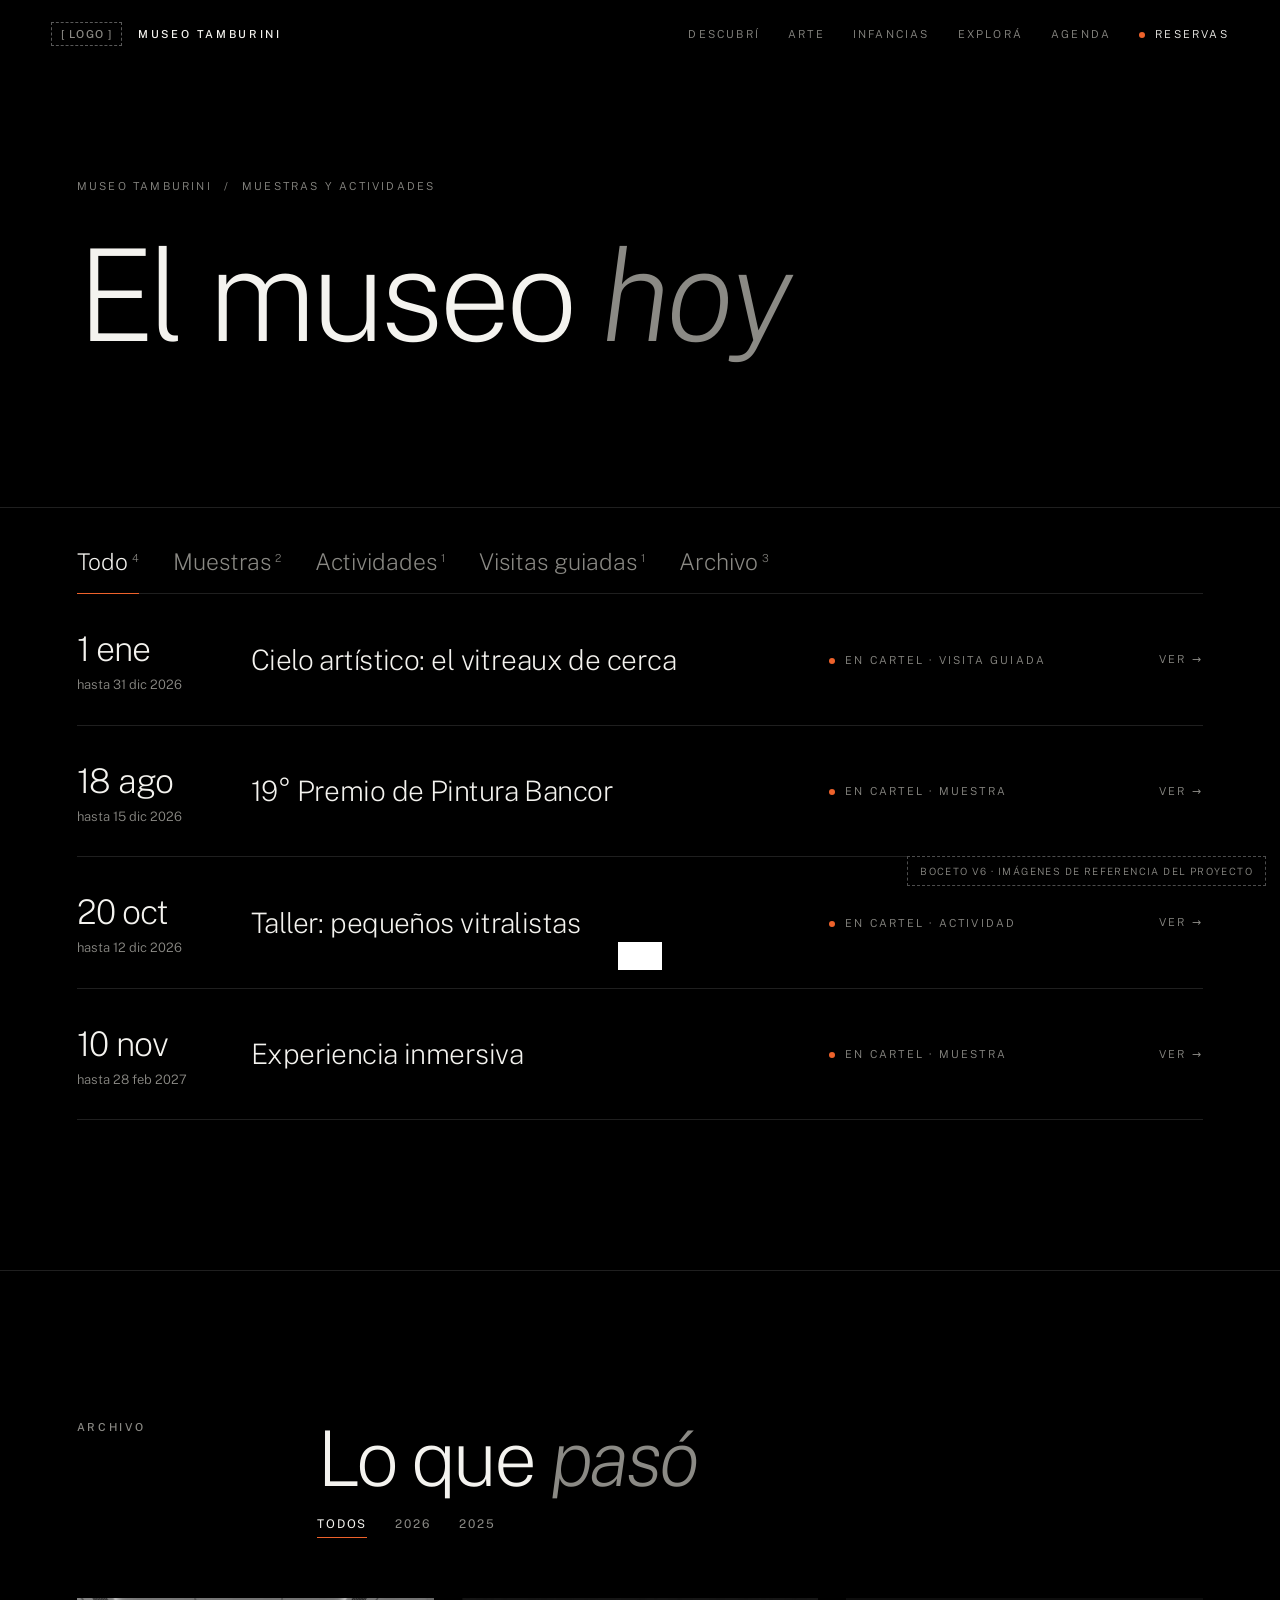
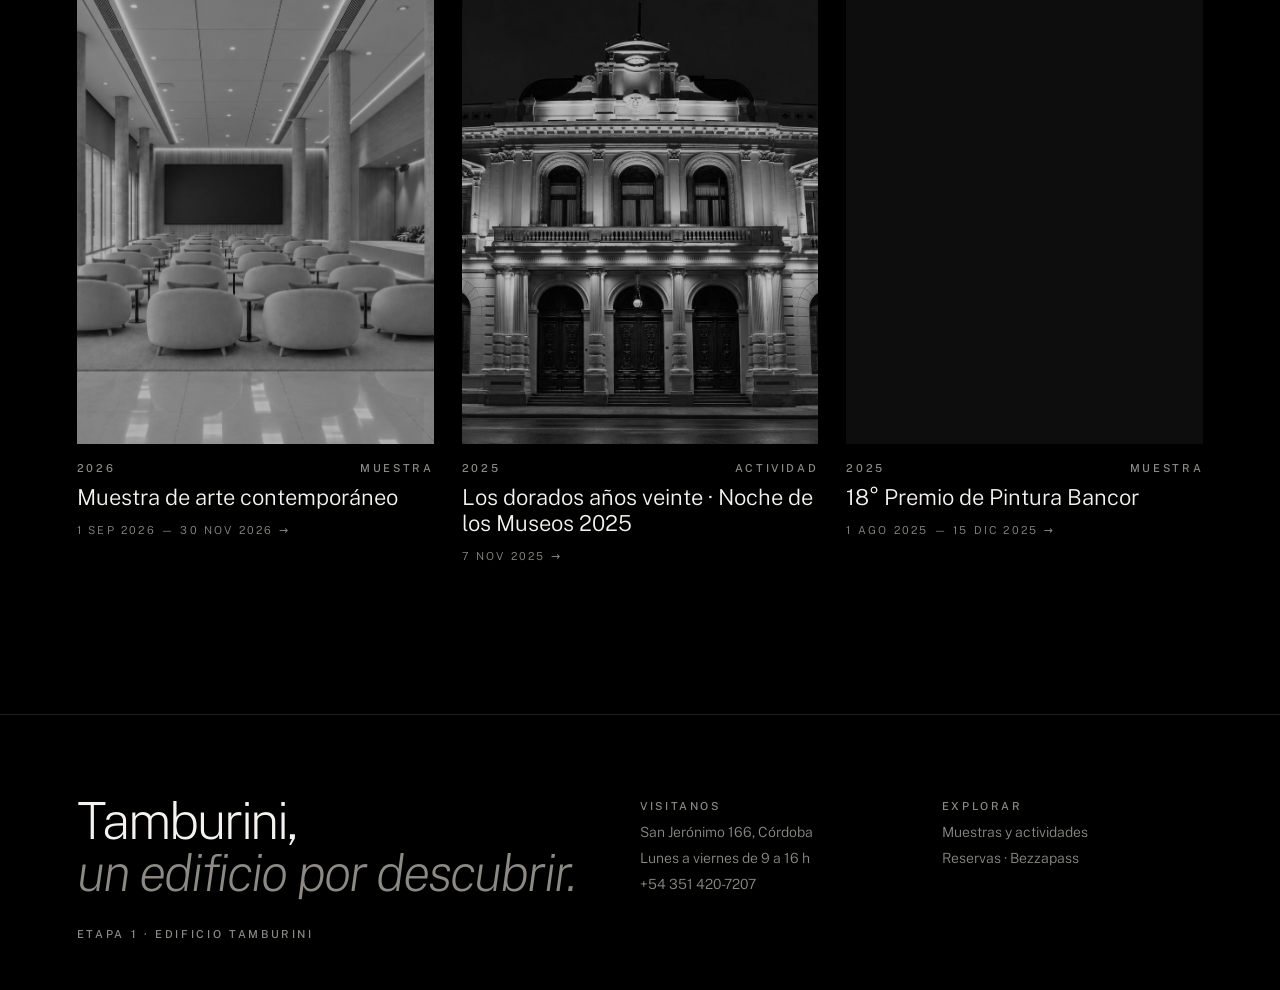
==== commit 10f32e16: "Add files via upload" ====
--- a/muestras/index.html
+++ b/muestras/index.html
@@ -1,6 +1,6 @@
 <!DOCTYPE html><html lang="es-AR"><head><meta charset="utf-8"><meta name="viewport" content="width=device-width,initial-scale=1">
 <title>Muestras y actividades · Museo Tamburini</title><meta name="description" content="Agenda de muestras, actividades y visitas guiadas del Museo Tamburini, Córdoba."><link rel="canonical" href="https://www.bancor.com.ar/museo-tamburini/muestras/"><meta name="robots" content="index,follow,max-image-preview:large">
-<meta property="og:type" content="website"><meta property="og:locale" content="es_AR"><meta property="og:site_name" content="Museo Arq. Francisco Tamburini"><meta property="og:title" content="Muestras y actividades · Museo Tamburini"><meta property="og:description" content="Agenda de muestras, actividades y visitas guiadas del Museo Tamburini, Córdoba."><meta property="og:url" content="https://www.bancor.com.ar/museo-tamburini/muestras/"><meta property="og:image" content="https://www.bancor.com.ar/museo-tamburini/assets/vitreaux.jpg">
+<meta property="og:type" content="website"><meta property="og:locale" content="es_AR"><meta property="og:site_name" content="Museo Arq. Francisco Tamburini"><meta property="og:title" content="Muestras y actividades · Museo Tamburini"><meta property="og:description" content="Agenda de muestras, actividades y visitas guiadas del Museo Tamburini, Córdoba."><meta property="og:url" content="https://www.bancor.com.ar/museo-tamburini/muestras/"><meta property="og:image" content="https://www.bancor.com.ar/museo-tamburini/assets/img/tamburini/fachada-tamburini-noche.jpg">
 <meta name="twitter:card" content="summary_large_image"><meta name="theme-color" content="#000000"><link rel="preconnect" href="https://fonts.googleapis.com"><link rel="preconnect" href="https://fonts.gstatic.com" crossorigin><link href="https://fonts.googleapis.com/css2?family=Public+Sans:ital,wght@0,100;0,200;0,300;0,400;0,500;1,200;1,300&display=swap" rel="stylesheet"><link rel="stylesheet" href="../assets/site.css"><script type="application/ld+json">{"@context": "https://schema.org", "@type": "CollectionPage", "name": "Muestras y actividades · Museo Tamburini", "url": "https://www.bancor.com.ar/museo-tamburini/muestras/", "mainEntity": {"@type": "ItemList", "itemListElement": [{"@type": "ListItem", "position": 1, "url": "https://www.bancor.com.ar/museo-tamburini/muestras/19-premio-pintura-bancor-2026/", "name": "19° Premio de Pintura Bancor"}, {"@type": "ListItem", "position": 2, "url": "https://www.bancor.com.ar/museo-tamburini/muestras/muestra-arte-contemporaneo-2026/", "name": "Muestra de arte contemporáneo"}, {"@type": "ListItem", "position": 3, "url": "https://www.bancor.com.ar/museo-tamburini/muestras/experiencia-inmersiva-2026/", "name": "Experiencia inmersiva"}, {"@type": "ListItem", "position": 4, "url": "https://www.bancor.com.ar/museo-tamburini/muestras/cielo-artistico-el-vitreaux-de-cerca/", "name": "Cielo artístico: el vitreaux de cerca"}, {"@type": "ListItem", "position": 5, "url": "https://www.bancor.com.ar/museo-tamburini/muestras/taller-infancias-vitreaux/", "name": "Taller: pequeños vitralistas"}, {"@type": "ListItem", "position": 6, "url": "https://www.bancor.com.ar/museo-tamburini/muestras/noche-de-los-museos-2025-los-dorados-anos-veinte/", "name": "Los dorados años veinte · Noche de los Museos 2025"}, {"@type": "ListItem", "position": 7, "url": "https://www.bancor.com.ar/museo-tamburini/muestras/18-premio-pintura-bancor-2025/", "name": "18° Premio de Pintura Bancor"}]}}</script></head><body><div id="prog"></div><header class="hdr"><a class="brand" href="../"><span class="logo">[ LOGO ]</span><span>Museo Tamburini</span></a>
 <nav><a href="../#descubri">Descubrí</a><a href="../#arte">Arte</a><a href="../#infancias">Infancias</a><a href="../#explora">Explorá</a><a href="../#museo-hoy">Agenda</a>
 <a class="cta ln" href="https://bezzapass.com.ar/" target="_blank" rel="noopener"><span class="dot"></span>Reservas</a></nav></header><main><section class="s" style="padding-top:180px;border:0"><nav class="crumb reveal"><a href="../">Museo Tamburini</a><span>/</span><span>Muestras y actividades</span></nav>
@@ -10,4 +10,4 @@
 <noscript><ul><li><a href="19-premio-pintura-bancor-2026/">19° Premio de Pintura Bancor</a></li><li><a href="muestra-arte-contemporaneo-2026/">Muestra de arte contemporáneo</a></li><li><a href="experiencia-inmersiva-2026/">Experiencia inmersiva</a></li><li><a href="cielo-artistico-el-vitreaux-de-cerca/">Cielo artístico: el vitreaux de cerca</a></li><li><a href="taller-infancias-vitreaux/">Taller: pequeños vitralistas</a></li><li><a href="noche-de-los-museos-2025-los-dorados-anos-veinte/">Los dorados años veinte · Noche de los Museos 2025</a></li><li><a href="18-premio-pintura-bancor-2025/">18° Premio de Pintura Bancor</a></li></ul></noscript></section></main><footer><div><div class="big">Tamburini,<br><em style="color:var(--mute)">un edificio por descubrir.</em></div><p class="lbl" style="margin-top:30px">Etapa 1 · Edificio Tamburini</p></div>
 <div><span class="lbl">Visitanos</span><a href="https://maps.google.com/?q=-31.417767,-64.18238" target="_blank" rel="noopener">San Jerónimo 166, Córdoba</a><a>Lunes a viernes de 9 a 16 h</a><a href="tel:+54351420-7207">+54 351 420-7207</a></div>
 <div><span class="lbl">Explorar</span><a href="./">Muestras y actividades</a><a href="https://bezzapass.com.ar/" target="_blank" rel="noopener">Reservas · Bezzapass</a></div></footer>
-<div class="toast" id="toast"></div><div class="note">Boceto v4 · imágenes y videos a reemplazar</div><script>window.SITE={"page": "list", "root": "../", "vit": "../assets/vitreaux.jpg", "preview": false, "data": {"config": {"base_url": "https://www.bancor.com.ar/museo-tamburini", "museo": "Museo Arq. Francisco Tamburini", "direccion": "San Jerónimo 166", "ciudad": "Córdoba", "cp": "X5000AGD", "pais": "AR", "lat": -31.417767, "lng": -64.18238, "telefono": "+54 351 420-7207", "horario": "Lunes a viernes de 9 a 16 h", "bezzapass": "https://bezzapass.com.ar/"}, "muestras": [{"slug": "19-premio-pintura-bancor-2026", "tipo": "Muestra", "eje": "arte", "titulo": "19° Premio de Pintura Bancor", "bajada": "Convocatoria abierta en las categorías Pintura y Muralismo.", "cuerpo": ["El Premio de Pintura Bancor llega a su edición número 19 con dos categorías: Pintura y Muralismo.", "En la página oficial del premio se pueden consultar las condiciones, descargar los reglamentos y acceder al sistema de inscripción."], "desde": "2026-08-18", "hasta": "2026-12-15", "horario": "", "entrada": "Inscripción online", "img": "https://images.unsplash.com/photo-1513364776144-60967b0f800f?auto=format&fit=crop&w=1800&q=70", "gal": ["https://images.unsplash.com/photo-1460661419201-fd4cecdf8a8b?auto=format&fit=crop&w=1400&q=70"], "cta": {"label": "Bases e inscripción", "url": "https://www.bancor.com.ar/institucional/museo-tamburini/premio-pintura"}, "keywords": ["premio de pintura", "muralismo", "Bancor"], "ph": true}, {"slug": "muestra-arte-contemporaneo-2026", "tipo": "Muestra", "eje": "arte", "titulo": "Muestra de arte contemporáneo", "bajada": "Espacio para la exposición en cartel: obra, artista, curaduría y video de presentación.", "cuerpo": ["Texto curatorial a completar por el museo."], "desde": "2026-09-01", "hasta": "2026-11-30", "horario": "Lunes a viernes de 9 a 16 h", "entrada": "Con reserva en Bezzapass", "img": "https://images.unsplash.com/photo-1554907984-15263bfd63bd?auto=format&fit=crop&w=1800&q=70", "gal": [], "video": "", "keywords": ["arte contemporáneo Córdoba"], "ph": true}, {"slug": "experiencia-inmersiva-2026", "tipo": "Muestra", "eje": "arte", "titulo": "Experiencia inmersiva", "bajada": "Instalación audiovisual a confirmar.", "cuerpo": ["Contenido a completar."], "desde": "2026-11-10", "hasta": "2027-02-28", "horario": "Lunes a viernes de 9 a 16 h", "entrada": "Con reserva en Bezzapass", "img": "https://images.unsplash.com/photo-1550684376-efcbd6e3f031?auto=format&fit=crop&w=1800&q=70", "gal": [], "keywords": ["experiencia inmersiva"], "ph": true}, {"slug": "cielo-artistico-el-vitreaux-de-cerca", "tipo": "Visita guiada", "eje": "patrimonio", "titulo": "Cielo artístico: el vitreaux de cerca", "bajada": "Un recorrido por el Hall de Caja: el vitreaux, la yesería y los símbolos de 1889.", "cuerpo": ["La casa matriz del Banco de Córdoba fue inaugurada el 17 de mayo de 1889 con proyecto del arquitecto italiano Francisco Tamburini.", "Su interior, con decoración inspirada en el Palacio de Versalles, conserva un imponente vitreaux en el techo del hall central de las antiguas cajas de atención al público, acompañado de molduras y yesería de Arturo Nembrini Gonzaga."], "desde": "2026-01-01", "hasta": "2026-12-31", "horario": "Lunes a viernes de 9 a 16 h", "entrada": "Con reserva en Bezzapass", "img": "__VITREAUX__", "gal": ["__VITREAUX__"], "keywords": ["vitreaux", "patrimonio Córdoba", "visita guiada"], "ph": true}, {"slug": "taller-infancias-vitreaux", "tipo": "Actividad", "eje": "infancias", "titulo": "Taller: pequeños vitralistas", "bajada": "Arte, juego y exploración para chicos y chicas a partir del vitreaux del museo.", "cuerpo": ["Actividad de ejemplo para la línea Infancias. Contenido a completar."], "desde": "2026-10-20", "hasta": "2026-12-12", "horario": "A confirmar", "entrada": "Con reserva en Bezzapass", "img": "https://images.unsplash.com/photo-1503454537195-1dcabb73ffb9?auto=format&fit=crop&w=1800&q=70", "gal": [], "keywords": ["infancias", "taller para chicos Córdoba"], "ph": true}, {"slug": "noche-de-los-museos-2025-los-dorados-anos-veinte", "tipo": "Actividad", "eje": "arte", "titulo": "Los dorados años veinte · Noche de los Museos 2025", "bajada": "Una noche que recreó el espíritu de los años veinte, cuando el Banco transitaba su cincuentenario.", "cuerpo": ["Bajo la consigna «El futuro de los museos en constante cambio», el Museo Tamburini invitó a las familias cordobesas a una noche que combinó ficción literaria, música y danza.", "A 100 años de la publicación de «El Gran Gatsby», el público vivió una adaptación libre de la novela de F. Scott Fitzgerald con artistas cordobeses dirigidos por Carolina Gallardo.", "La programación sumó a la Small Jazz Band con la Escuela Córdoba Swing, el Coro Bancor, una muestra de autos antiguos y un recorrido por la historia del Banco en los años veinte, con avistaje del cielo artístico con telescopios."], "programa": [["20:00 – 01:00", "Exposición del Museo Itinerante de la Asociación Cordobesa de Coleccionistas de Autos Antiguos"], ["20:15 y 22:30", "Coro Bancor, a cargo de María Emilia Puebla"], ["20:30 y 22:45", "Puesta escénica de «El Gran Gatsby», dirección de Carolina Gallardo"], ["21:00 y 23:15", "Small Jazz Band con la Escuela Córdoba Swing"], ["21:30 y 23:45", "Visita «Historia del Banco de Córdoba, década del veinte» y avistaje del cielo artístico con telescopios"]], "desde": "2025-11-07", "hasta": "2025-11-07", "horario": "20:00 a 01:00 h", "entrada": "Libre y gratuita", "gratis": true, "img": "https://images.unsplash.com/photo-1514525253161-7a46d19cd819?auto=format&fit=crop&w=1800&q=70", "gal": [], "keywords": ["Noche de los Museos Córdoba", "El Gran Gatsby"]}, {"slug": "18-premio-pintura-bancor-2025", "tipo": "Muestra", "eje": "arte", "titulo": "18° Premio de Pintura Bancor", "bajada": "Obras ganadoras y seleccionadas de la edición 18.", "cuerpo": ["Contenido a completar con las obras ganadoras e imágenes oficiales."], "desde": "2025-08-01", "hasta": "2025-12-15", "horario": "", "entrada": "", "img": "https://images.unsplash.com/photo-1579783902614-a3fb3927b6a5?auto=format&fit=crop&w=1800&q=70", "gal": [], "keywords": ["premio de pintura"], "ph": true}]}}</script><script src="../assets/site.js"></script></body></html>+<div class="toast" id="toast"></div><div class="note">Boceto v6 · imágenes de referencia del proyecto</div><script>window.SITE={"page": "list", "root": "../", "vit": "../assets/vitreaux.jpg", "preview": false, "imgs": {}, "data": {"config": {"base_url": "https://www.bancor.com.ar/museo-tamburini", "museo": "Museo Arq. Francisco Tamburini", "direccion": "San Jerónimo 166", "ciudad": "Córdoba", "cp": "X5000AGD", "pais": "AR", "lat": -31.417767, "lng": -64.18238, "telefono": "+54 351 420-7207", "horario": "Lunes a viernes de 9 a 16 h", "bezzapass": "https://bezzapass.com.ar/"}, "muestras": [{"slug": "19-premio-pintura-bancor-2026", "tipo": "Muestra", "eje": "arte", "titulo": "19° Premio de Pintura Bancor", "bajada": "Convocatoria abierta en las categorías Pintura y Muralismo.", "cuerpo": ["El Premio de Pintura Bancor llega a su edición número 19 con dos categorías: Pintura y Muralismo.", "En la página oficial del premio se pueden consultar las condiciones, descargar los reglamentos y acceder al sistema de inscripción."], "desde": "2026-08-18", "hasta": "2026-12-15", "horario": "", "entrada": "Inscripción online", "img": "https://images.unsplash.com/photo-1513364776144-60967b0f800f?auto=format&fit=crop&w=1800&q=70", "gal": [], "cta": {"label": "Bases e inscripción", "url": "https://www.bancor.com.ar/institucional/museo-tamburini/premio-pintura"}, "keywords": ["premio de pintura", "muralismo", "Bancor"], "ph": true}, {"slug": "muestra-arte-contemporaneo-2026", "tipo": "Muestra", "eje": "arte", "titulo": "Muestra de arte contemporáneo", "bajada": "Espacio para la exposición en cartel: obra, artista, curaduría y video de presentación.", "cuerpo": ["Texto curatorial a completar por el museo."], "desde": "2026-09-01", "hasta": "2026-11-30", "horario": "Lunes a viernes de 9 a 16 h", "entrada": "Con reserva en Bezzapass", "img": "assets/img/innovacion/innovacion.jpg", "gal": [], "video": "", "keywords": ["arte contemporáneo Córdoba"], "ph": true}, {"slug": "experiencia-inmersiva-2026", "tipo": "Muestra", "eje": "arte", "titulo": "Experiencia inmersiva", "bajada": "Instalación audiovisual a confirmar.", "cuerpo": ["Contenido a completar."], "desde": "2026-11-10", "hasta": "2027-02-28", "horario": "Lunes a viernes de 9 a 16 h", "entrada": "Con reserva en Bezzapass", "img": "assets/img/innovacion/centro-interactivo-linea-de-tiempo.jpg", "gal": [], "keywords": ["experiencia inmersiva"], "ph": true}, {"slug": "cielo-artistico-el-vitreaux-de-cerca", "tipo": "Visita guiada", "eje": "patrimonio", "titulo": "Cielo artístico: el vitreaux de cerca", "bajada": "Un recorrido por el Hall de Caja: el vitreaux, la yesería y los símbolos de 1889.", "cuerpo": ["La casa matriz del Banco de Córdoba fue inaugurada el 17 de mayo de 1889 con proyecto del arquitecto italiano Francisco Tamburini.", "Su interior, con decoración inspirada en el Palacio de Versalles, conserva un imponente vitreaux en el techo del hall central de las antiguas cajas de atención al público, acompañado de molduras y yesería de Arturo Nembrini Gonzaga."], "desde": "2026-01-01", "hasta": "2026-12-31", "horario": "Lunes a viernes de 9 a 16 h", "entrada": "Con reserva en Bezzapass", "img": "__VITREAUX__", "gal": ["__VITREAUX__", "assets/img/tamburini/fachada-tamburini-noche.jpg"], "keywords": ["vitreaux", "patrimonio Córdoba", "visita guiada"], "ph": true}, {"slug": "taller-infancias-vitreaux", "tipo": "Actividad", "eje": "infancias", "titulo": "Taller: pequeños vitralistas", "bajada": "Arte, juego y exploración para chicos y chicas a partir del vitreaux del museo.", "cuerpo": ["Actividad de ejemplo para la línea Infancias. Contenido a completar."], "desde": "2026-10-20", "hasta": "2026-12-12", "horario": "A confirmar", "entrada": "Con reserva en Bezzapass", "img": "assets/img/infancias/espacio-infancias.jpg", "gal": [], "keywords": ["infancias", "taller para chicos Córdoba"], "ph": true}, {"slug": "noche-de-los-museos-2025-los-dorados-anos-veinte", "tipo": "Actividad", "eje": "arte", "titulo": "Los dorados años veinte · Noche de los Museos 2025", "bajada": "Una noche que recreó el espíritu de los años veinte, cuando el Banco transitaba su cincuentenario.", "cuerpo": ["Bajo la consigna «El futuro de los museos en constante cambio», el Museo Tamburini invitó a las familias cordobesas a una noche que combinó ficción literaria, música y danza.", "A 100 años de la publicación de «El Gran Gatsby», el público vivió una adaptación libre de la novela de F. Scott Fitzgerald con artistas cordobeses dirigidos por Carolina Gallardo.", "La programación sumó a la Small Jazz Band con la Escuela Córdoba Swing, el Coro Bancor, una muestra de autos antiguos y un recorrido por la historia del Banco en los años veinte, con avistaje del cielo artístico con telescopios."], "programa": [["20:00 – 01:00", "Exposición del Museo Itinerante de la Asociación Cordobesa de Coleccionistas de Autos Antiguos"], ["20:15 y 22:30", "Coro Bancor, a cargo de María Emilia Puebla"], ["20:30 y 22:45", "Puesta escénica de «El Gran Gatsby», dirección de Carolina Gallardo"], ["21:00 y 23:15", "Small Jazz Band con la Escuela Córdoba Swing"], ["21:30 y 23:45", "Visita «Historia del Banco de Córdoba, década del veinte» y avistaje del cielo artístico con telescopios"]], "desde": "2025-11-07", "hasta": "2025-11-07", "horario": "20:00 a 01:00 h", "entrada": "Libre y gratuita", "gratis": true, "img": "assets/img/tamburini/fachada-tamburini-noche.jpg", "gal": [], "keywords": ["Noche de los Museos Córdoba", "El Gran Gatsby"]}, {"slug": "18-premio-pintura-bancor-2025", "tipo": "Muestra", "eje": "arte", "titulo": "18° Premio de Pintura Bancor", "bajada": "Obras ganadoras y seleccionadas de la edición 18.", "cuerpo": ["Contenido a completar con las obras ganadoras e imágenes oficiales."], "desde": "2025-08-01", "hasta": "2025-12-15", "horario": "", "entrada": "", "img": "https://images.unsplash.com/photo-1579783902614-a3fb3927b6a5?auto=format&fit=crop&w=1800&q=70", "gal": [], "keywords": ["premio de pintura"], "ph": true}]}}</script><script src="../assets/site.js"></script></body></html>
--- a/assets/site.css
+++ b/assets/site.css
@@ -29,7 +29,7 @@
 @keyframes ring{from{transform:scale(.4);opacity:1}to{transform:scale(1.6);opacity:0}}
 @keyframes kb{from{transform:scale(1.04)}to{transform:scale(1.14) translate(-2%,-1.5%)}}@keyframes kb2{to{transform:scale(1)}}
 .sw{animation:swi .7s cubic-bezier(.2,.8,.2,1)}@keyframes swi{from{opacity:0;transform:translateY(16px)}}
-/* HERO */
+/* 01 HERO */
 #hero{position:relative;height:100vh;min-height:640px;overflow:hidden;background:#000}
 .h-layer{position:absolute;inset:-4%;background:var(--vit) center/cover no-repeat}
 .h-base{filter:grayscale(.9) brightness(.28) contrast(1.15);animation:kb 30s ease-in-out infinite alternate}
@@ -50,7 +50,7 @@
 @keyframes sl{0%{transform:scaleY(0);transform-origin:top}50%{transform:scaleY(1);transform-origin:top}51%{transform-origin:bottom}100%{transform:scaleY(0);transform-origin:bottom}}
 .marq{overflow:hidden;border-top:1px solid var(--line);padding:26px 0}.marq .tr{display:flex;width:max-content;animation:mq 50s linear infinite}
 .marq span{font-size:clamp(20px,2.4vw,34px);font-weight:200;padding-right:70px;white-space:nowrap;color:var(--mute)}.marq span:nth-child(odd){color:var(--fg)}@keyframes mq{to{transform:translateX(-50%)}}
-/* CAPÍTULOS 02-04 */
+/* 02-04 CAPÍTULOS */
 .chap{position:relative;height:100vh;min-height:660px;overflow:hidden;background:#000;border-top:1px solid var(--line)}
 .chap .media{position:absolute;inset:-8% 0;will-change:transform}
 .chap .media .bg,.chap .media video{position:absolute;inset:0;width:100%;height:100%;object-fit:cover;background:#111 center/cover no-repeat}
@@ -58,14 +58,14 @@
 @keyframes drift{0%{transform:scale(1.04)}50%{transform:scale(1.12) translate(-1.5%,1%)}100%{transform:scale(1.07) translate(1.5%,-1%)}}
 .chap .grain{position:absolute;inset:-10%;opacity:.09;mix-blend-mode:overlay;pointer-events:none;background-image:url("data:image/svg+xml,%3Csvg xmlns='http://www.w3.org/2000/svg' width='160' height='160'%3E%3Cfilter id='n'%3E%3CfeTurbulence baseFrequency='.9' numOctaves='2'/%3E%3C/filter%3E%3Crect width='100%25' height='100%25' filter='url(%23n)'/%3E%3C/svg%3E");animation:grain .6s steps(3) infinite}
 @keyframes grain{50%{transform:translate(-3%,2%)}}
-.chap .sh{position:absolute;inset:0;background:linear-gradient(0deg,rgba(0,0,0,.94) 0%,rgba(0,0,0,.25) 58%,rgba(0,0,0,.6) 100%)}
-.chap .num{position:absolute;right:4vw;bottom:2vh;font-size:clamp(140px,26vw,420px);font-weight:100;letter-spacing:-.08em;line-height:.75;color:transparent;-webkit-text-stroke:1px rgba(255,255,255,.22);z-index:1;pointer-events:none}
+.chap .sh{position:absolute;inset:0;background:linear-gradient(0deg,rgba(0,0,0,.94) 0%,rgba(0,0,0,.3) 58%,rgba(0,0,0,.62) 100%)}
+.chap .num{position:absolute;right:4vw;bottom:2vh;font-size:clamp(140px,26vw,420px);font-weight:100;letter-spacing:-.08em;line-height:.75;color:transparent;-webkit-text-stroke:1px rgba(255,255,255,.3);z-index:1;pointer-events:none}
 .chap .ct{position:absolute;left:6vw;right:6vw;bottom:10vh;z-index:2;max-width:900px}
 .chap h2{font-size:clamp(46px,7.2vw,120px);max-width:13ch;margin:26px 0 22px}
 .chap h2 .w{display:inline-block;opacity:0;transform:translateY(50px)}.chap.in h2 .w{animation:rise2 1.1s cubic-bezier(.2,.8,.2,1) forwards}
-.chap .sub{font-size:clamp(17px,1.5vw,22px);color:#d6d4cd;line-height:1.55;max-width:46ch}
+.chap .sub{font-size:clamp(17px,1.5vw,22px);color:#e2e0d9;line-height:1.55;max-width:46ch}
 .chap .tags{display:flex;flex-wrap:wrap;gap:10px 26px;margin:30px 0 34px}
-.chap .tags a{font-size:12px;letter-spacing:.18em;text-transform:uppercase;color:var(--mute);border-bottom:1px solid var(--line);padding-bottom:6px;transition:.3s}
+.chap .tags a{font-size:12px;letter-spacing:.18em;text-transform:uppercase;color:#bdbbb4;border-bottom:1px solid rgba(255,255,255,.25);padding-bottom:6px;transition:.3s}
 .chap .tags a:hover{color:var(--fg);border-color:var(--acc)}
 .chap .ct>:not(h2){opacity:0;transform:translateY(24px);transition:opacity 1s .5s,transform 1s .5s}.chap.in .ct>*{opacity:1;transform:none}
 .chap .top{position:absolute;top:96px;left:6vw;right:6vw;z-index:3;display:flex;justify-content:space-between}
@@ -83,7 +83,7 @@
 @media(max-width:800px){.stats{grid-template-columns:1fr 1fr}}
 .stat{padding:34px 24px 0;border-right:1px solid var(--line)}.stat:first-child{padding-left:0}.stat:last-child{border:0}
 .stat .v{font-size:clamp(38px,4.4vw,68px);font-weight:200;letter-spacing:-.04em}.stat .l{font-size:13px;color:var(--mute);line-height:1.5;margin-top:10px}
-/* stage muestras (arte) */
+/* escenario muestras */
 .stage{position:relative;height:min(78vh,720px);overflow:hidden;background:#0d0d0d;margin:0 -6vw}
 .slide{position:absolute;inset:0;opacity:0;transition:opacity 1.2s ease;pointer-events:none}.slide.on{opacity:1;pointer-events:auto}
 .slide .bg{position:absolute;inset:0;background:#111 center/cover no-repeat;transform:scale(1.12)}.slide.on .bg{animation:kb2 9s linear forwards}
@@ -118,14 +118,15 @@
 /* 05 explorá */
 .xp{display:grid;grid-template-columns:1.1fr 1fr;gap:6vw;align-items:start}@media(max-width:900px){.xp{grid-template-columns:1fr}.xp-view{display:none}}
 .xp-list{border-top:1px solid var(--line)}
-.xp-list button{width:100%;display:grid;grid-template-columns:60px 1fr auto;align-items:center;gap:20px;padding:34px 0;border-bottom:1px solid var(--line);text-align:left;transition:padding .45s cubic-bezier(.2,.8,.2,1)}
+.xp-list button{width:100%;display:grid;grid-template-columns:60px 1fr auto;align-items:center;gap:20px;padding:30px 0;border-bottom:1px solid var(--line);text-align:left;transition:padding .45s cubic-bezier(.2,.8,.2,1)}
 .xp-list .i{font-size:12px;letter-spacing:.2em;color:var(--mute)}
-.xp-list .t{font-size:clamp(28px,3.4vw,56px);font-weight:200;letter-spacing:-.03em;color:var(--mute);transition:color .35s}
+.xp-list .t{font-size:clamp(26px,3.2vw,52px);font-weight:200;letter-spacing:-.03em;color:var(--mute);transition:color .35s}
 .xp-list .k{font-size:11px;letter-spacing:.2em;text-transform:uppercase;color:var(--mute);opacity:0;transition:opacity .35s}
 .xp-list button:hover,.xp-list button.on{padding-left:22px}.xp-list button:hover .t,.xp-list button.on .t{color:var(--fg)}.xp-list button:hover .k,.xp-list button.on .k{opacity:1;color:var(--acc)}
 .xp-view{position:sticky;top:110px;aspect-ratio:4/5;overflow:hidden;background:#0d0d0d}
-.xp-view .pic{position:absolute;inset:0;background:#111 center/cover no-repeat;transform:scale(1.15);clip-path:inset(100% 0 0 0);transition:transform 1.6s cubic-bezier(.2,.8,.2,1),clip-path 1.1s cubic-bezier(.7,0,.2,1)}
+.xp-view .pic{position:absolute;inset:0;background:#0d0d0d center/cover no-repeat;transform:scale(1.15);clip-path:inset(100% 0 0 0);transition:transform 1.6s cubic-bezier(.2,.8,.2,1),clip-path 1.1s cubic-bezier(.7,0,.2,1)}
 .xp-view .pic.on{transform:scale(1);clip-path:inset(0 0 0 0)}
+.pic.empty,.pan.empty{background-image:repeating-linear-gradient(135deg,#0d0d0d 0 22px,#121212 22px 23px)!important}
 .xp-view::after{content:"";position:absolute;inset:0;background:linear-gradient(0deg,rgba(0,0,0,.88),transparent 55%);pointer-events:none;z-index:1}
 .xp-view .cap{position:absolute;left:28px;right:28px;bottom:26px;z-index:2}.xp-view .cap p{color:#d6d4cd;font-size:15px;line-height:1.6;margin-top:10px}
 .xp-note{margin-top:36px;color:var(--mute);font-size:14px;line-height:1.6;max-width:60ch}
@@ -134,7 +135,7 @@
 .exo .st{position:relative;height:80vh;overflow:hidden;background:#050505;cursor:none}
 .exo .pan{position:absolute;inset:-6%;background:#111 center/cover no-repeat;transition:transform .25s ease-out}
 .exo .lens{position:absolute;width:240px;height:240px;border-radius:50%;border:1px solid rgba(255,255,255,.7);pointer-events:none;background-repeat:no-repeat;box-shadow:0 20px 60px rgba(0,0,0,.7);display:none;z-index:3;transform:translate(-50%,-50%)}
-.exo .st:hover .lens{display:block}
+.exo .st:hover .lens{display:block}.exo .st.nolens{cursor:default}.exo .st.nolens .lens{display:none!important}
 .exo .pin{position:absolute;width:26px;height:26px;transform:translate(-50%,-50%);z-index:4;cursor:pointer}
 .exo .pin::before{content:"";position:absolute;inset:9px;border-radius:50%;background:var(--acc)}.exo .pin::after{content:"";position:absolute;inset:0;border-radius:50%;border:1px solid var(--acc);animation:ring 2.2s infinite}
 .exo .pin span{position:absolute;left:34px;top:50%;transform:translateY(-50%);white-space:nowrap;font-size:11px;letter-spacing:.18em;text-transform:uppercase;background:#000;padding:8px 12px;opacity:0;transition:.3s;pointer-events:none}
@@ -156,12 +157,22 @@
 #evthumb{position:fixed;width:300px;height:210px;background:#111 center/cover;pointer-events:none;opacity:0;transform:translate(-50%,-50%) scale(.8) rotate(-3deg);transition:opacity .3s,transform .4s;z-index:60}
 #evthumb.on{opacity:1;transform:translate(-50%,-50%) scale(1) rotate(0)}
 .empty{padding:60px 0;color:var(--mute)}
+/* espacios */
+.spaces{display:grid;grid-template-columns:1fr 1fr;gap:28px;margin-top:120px}
+@media(max-width:800px){.spaces{grid-template-columns:1fr}}
+.space{position:relative;display:block;aspect-ratio:4/3;overflow:hidden;background:#111}
+.space .im{position:absolute;inset:0;background:#111 center/cover no-repeat;filter:grayscale(1) brightness(.6);transform:scale(1.05);transition:filter .8s,transform 1.4s cubic-bezier(.2,.8,.2,1)}
+.space:hover .im{filter:none;transform:scale(1)}
+.space::after{content:"";position:absolute;inset:0;background:linear-gradient(0deg,rgba(0,0,0,.85),transparent 55%)}
+.space .tx{position:absolute;left:28px;right:28px;bottom:26px;z-index:2}
+.space h4{font-size:clamp(28px,3vw,46px);font-weight:200;letter-spacing:-.03em;margin-top:10px}
+.space p{color:#d6d4cd;font-size:15px;margin-top:8px;max-width:40ch;line-height:1.5}
 .res-strip{display:grid;grid-template-columns:repeat(3,1fr);border:1px solid var(--line);margin-top:100px}@media(max-width:800px){.res-strip{grid-template-columns:1fr}}
 .res-strip>*{padding:40px;border-right:1px solid var(--line)}.res-strip>*:last-child{border:0}
 .res-strip .big{font-size:clamp(24px,2.2vw,36px);font-weight:200;margin-top:14px;line-height:1.2}
 .res-strip a.bzl{background:var(--acc);display:flex;flex-direction:column;justify-content:space-between;gap:30px;transition:background .3s,color .3s}
 .res-strip a.bzl .lbl{color:rgba(255,255,255,.85)}.res-strip a.bzl:hover{background:#fff;color:#000}.res-strip a.bzl:hover .lbl{color:#000}
-.map{height:300px;margin-top:0;border:1px solid var(--line);border-top:0}.map iframe{width:100%;height:100%;border:0;filter:grayscale(1) invert(.92) contrast(.9)}
+.map{height:300px;border:1px solid var(--line);border-top:0}.map iframe{width:100%;height:100%;border:0;filter:grayscale(1) invert(.92) contrast(.9)}
 .agrid{display:grid;grid-template-columns:repeat(auto-fill,minmax(280px,1fr));gap:60px 28px;margin-top:60px}
 .ai{display:block}.ai .im{aspect-ratio:4/5;background:#111 center/cover no-repeat;filter:grayscale(1) brightness(.75);transition:filter .7s,transform .7s}
 .ai:hover .im{filter:none;transform:scale(.985)}.ai .meta{display:flex;justify-content:space-between;margin-top:18px}
